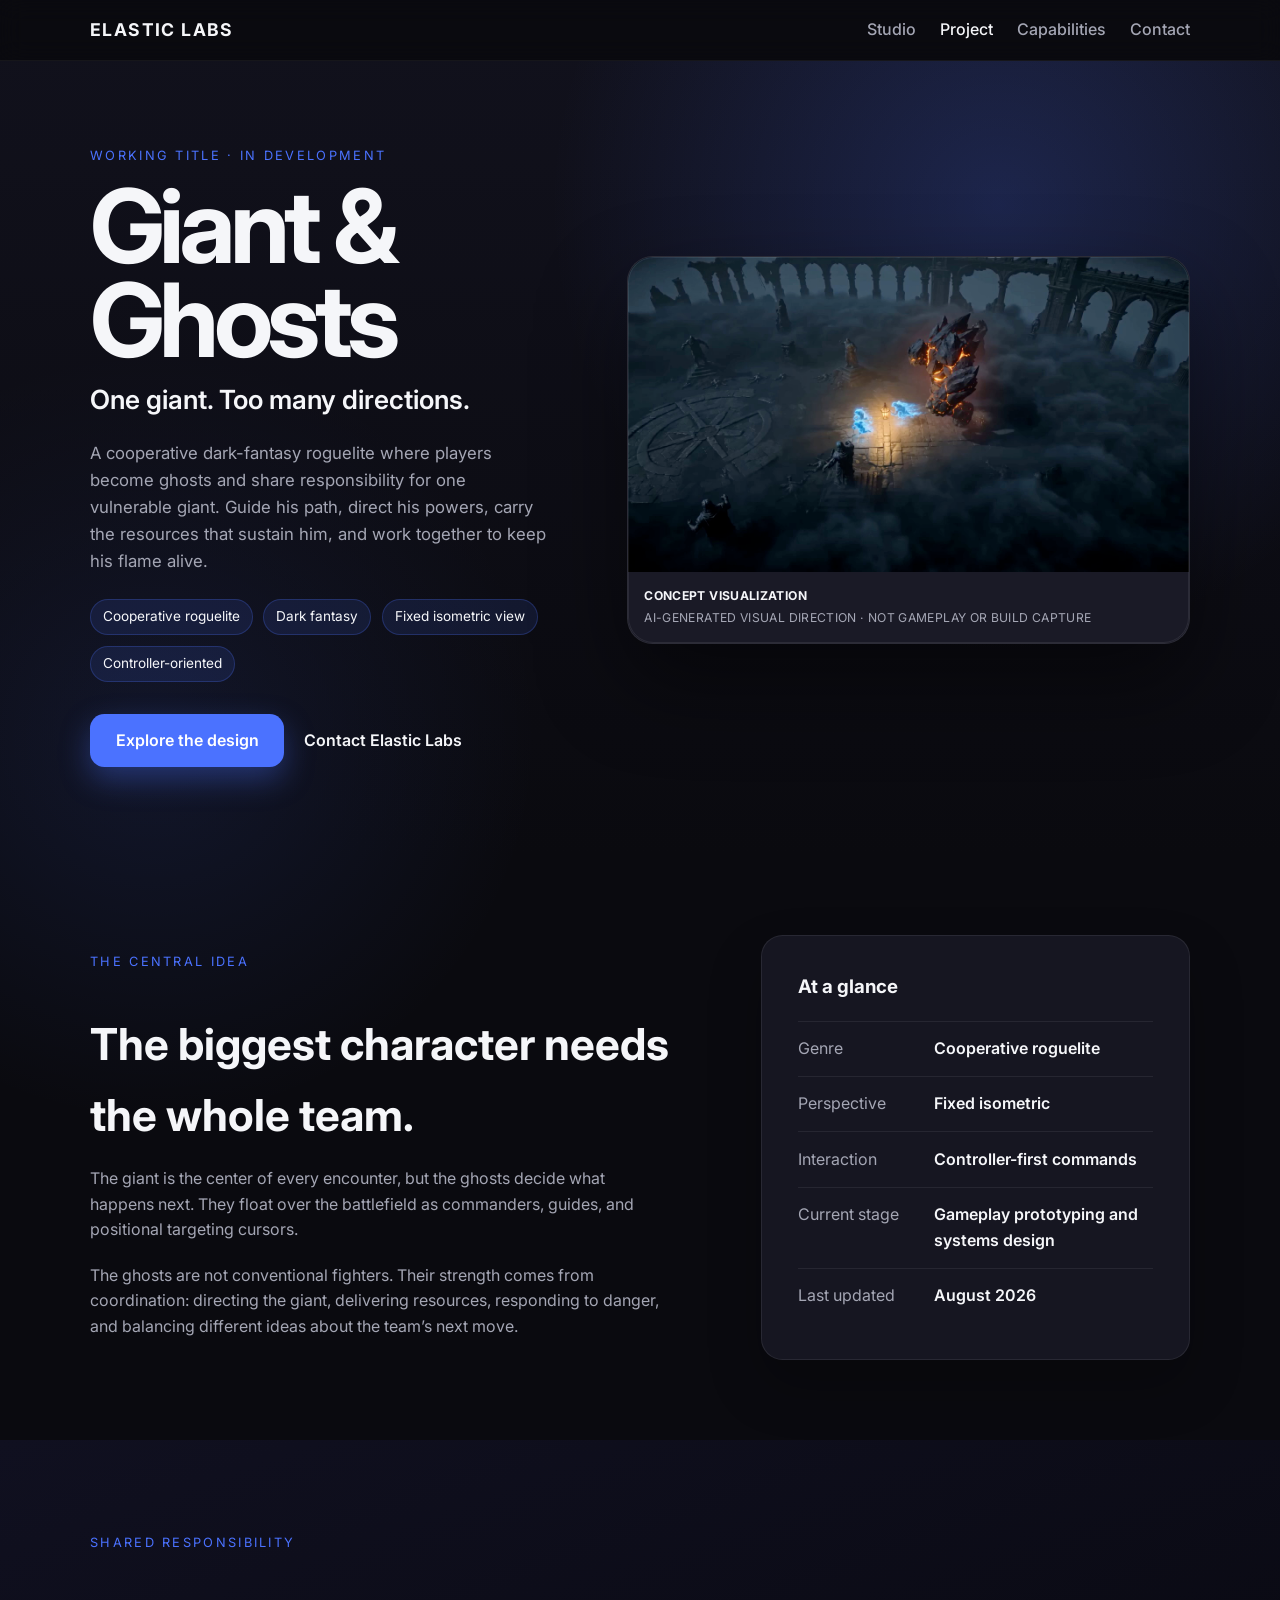
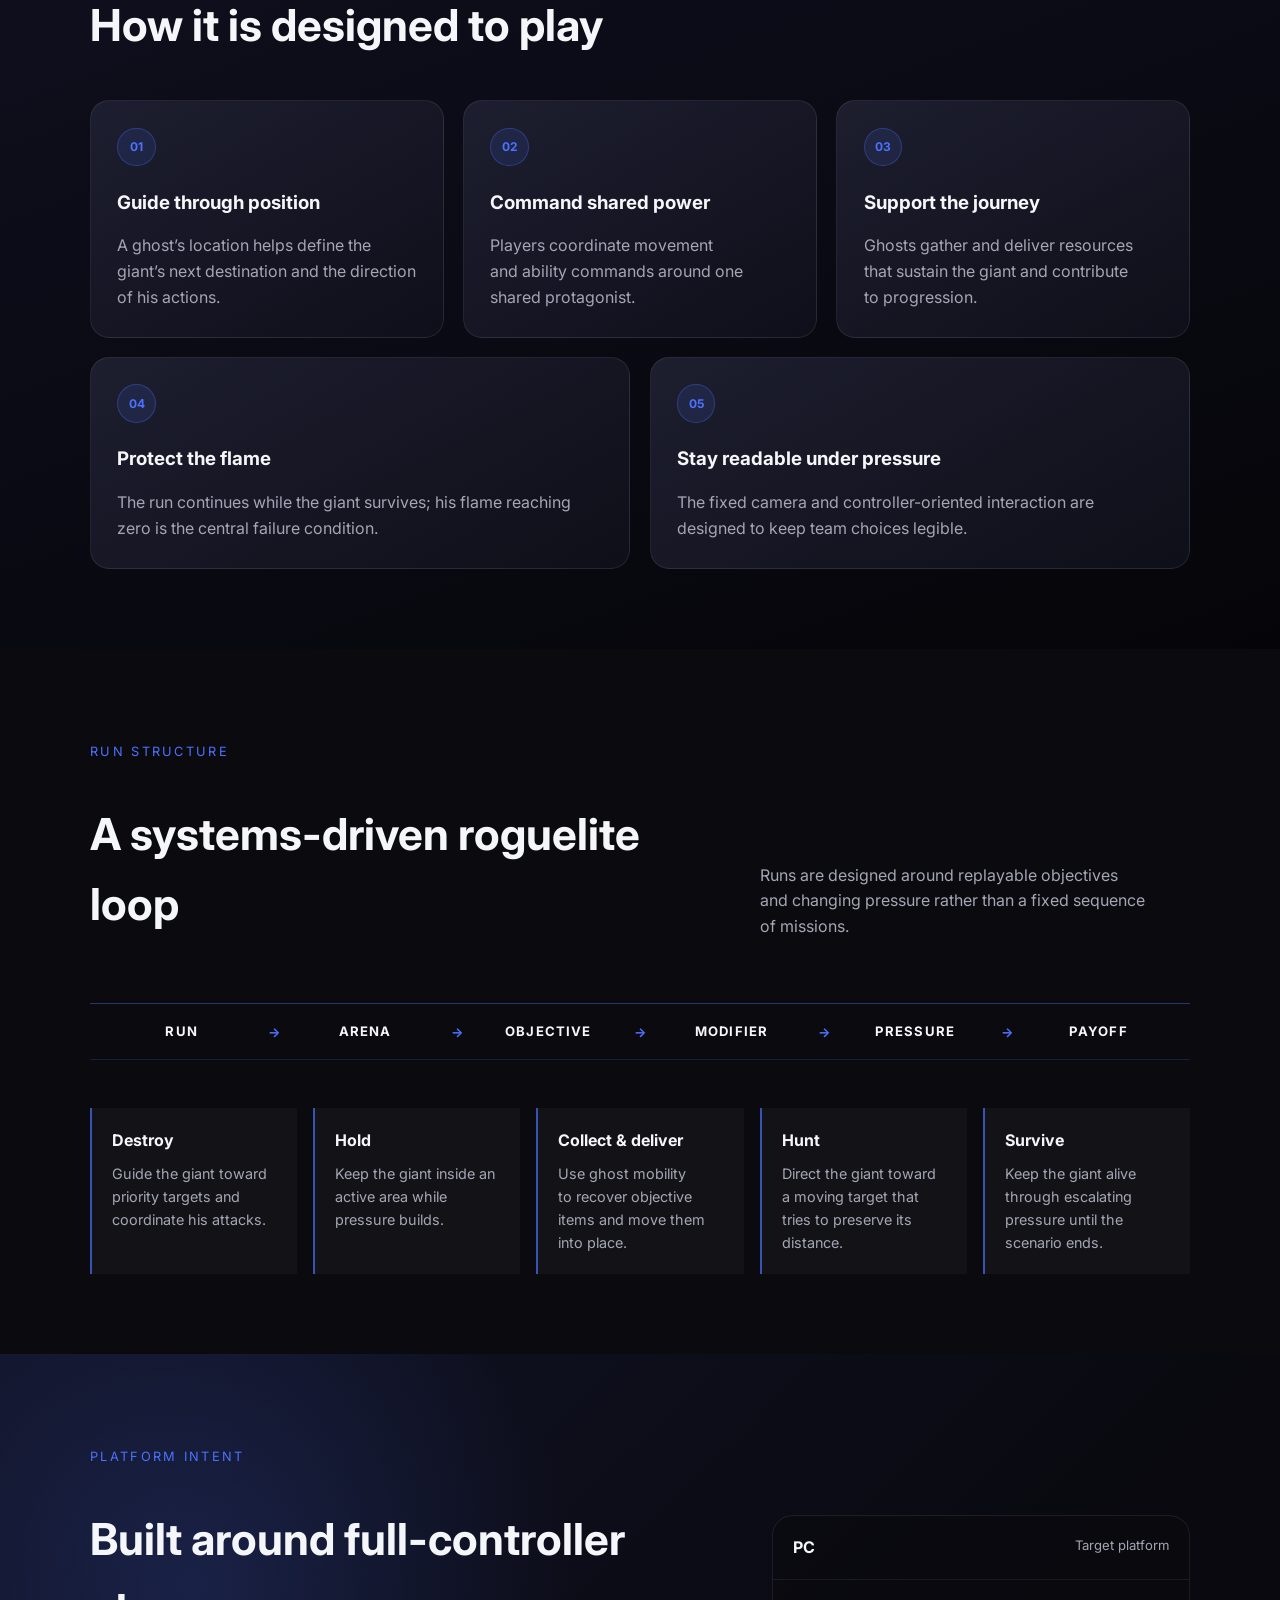
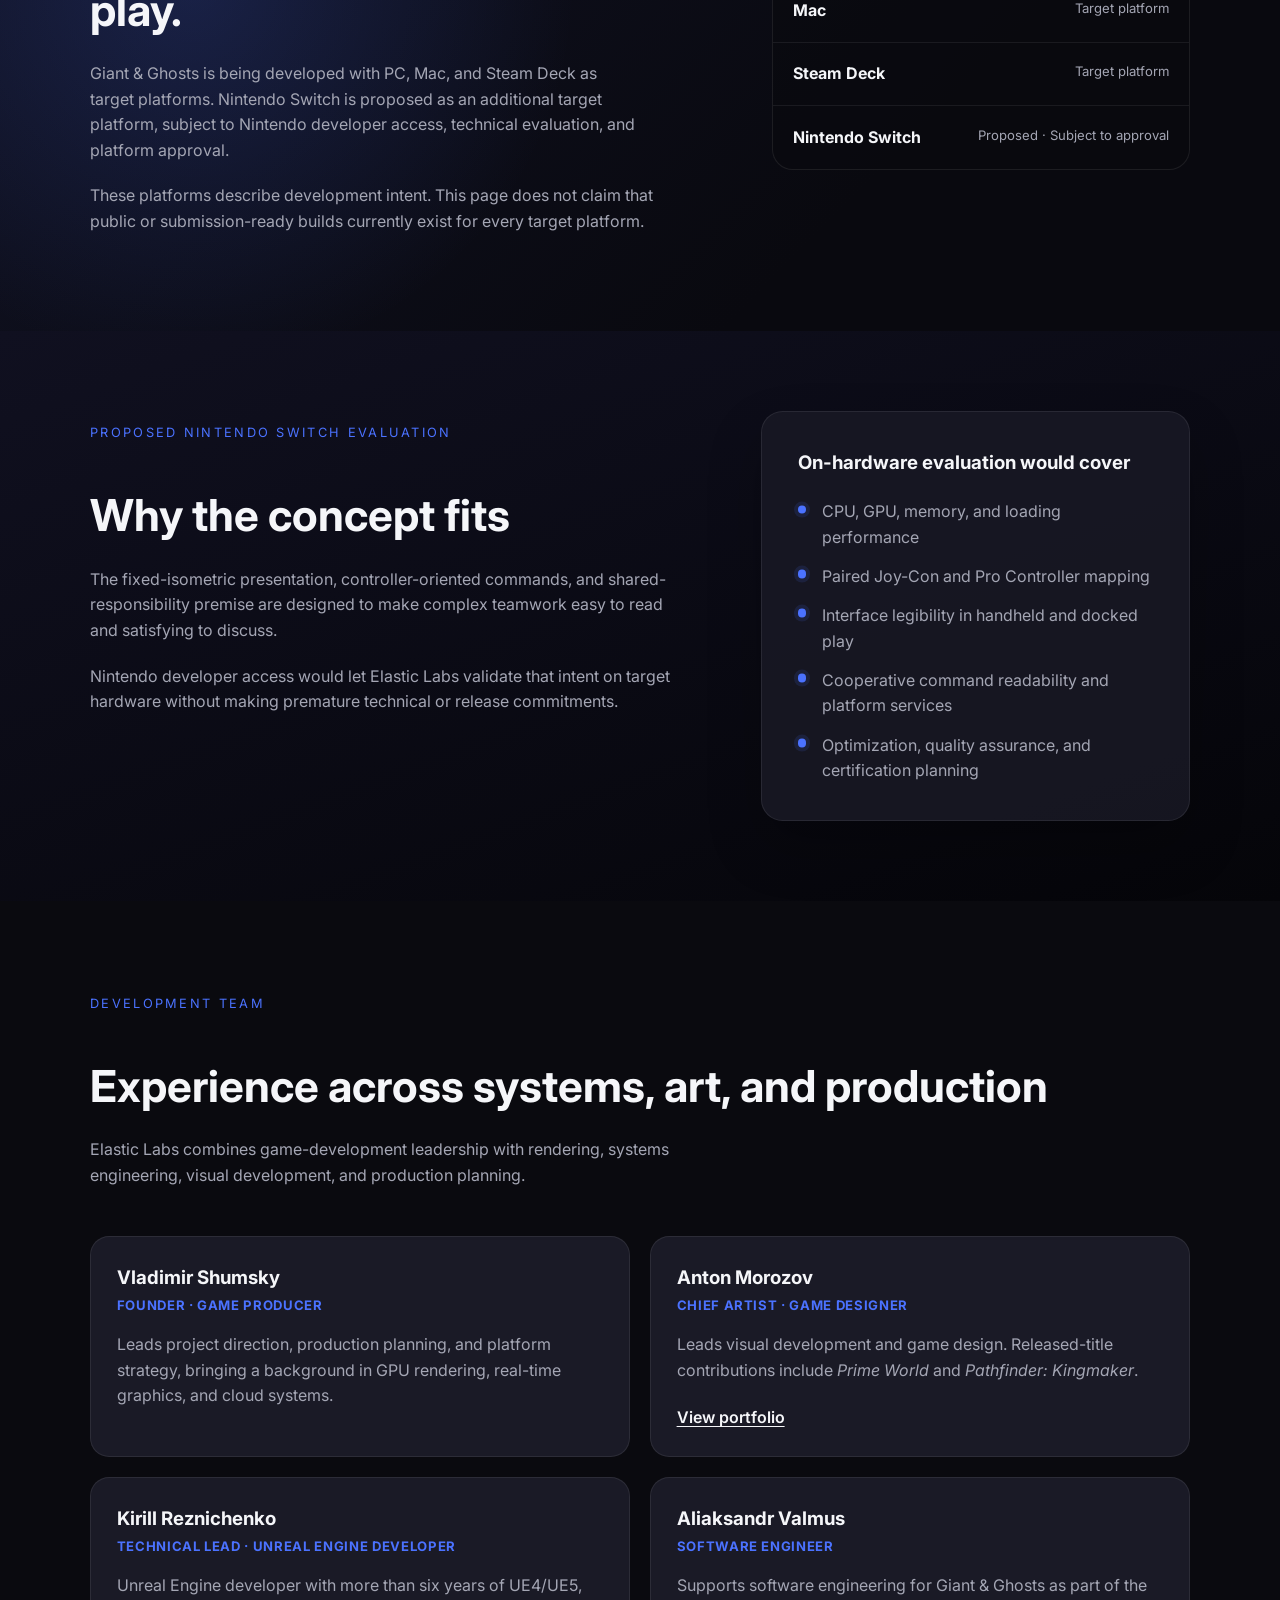
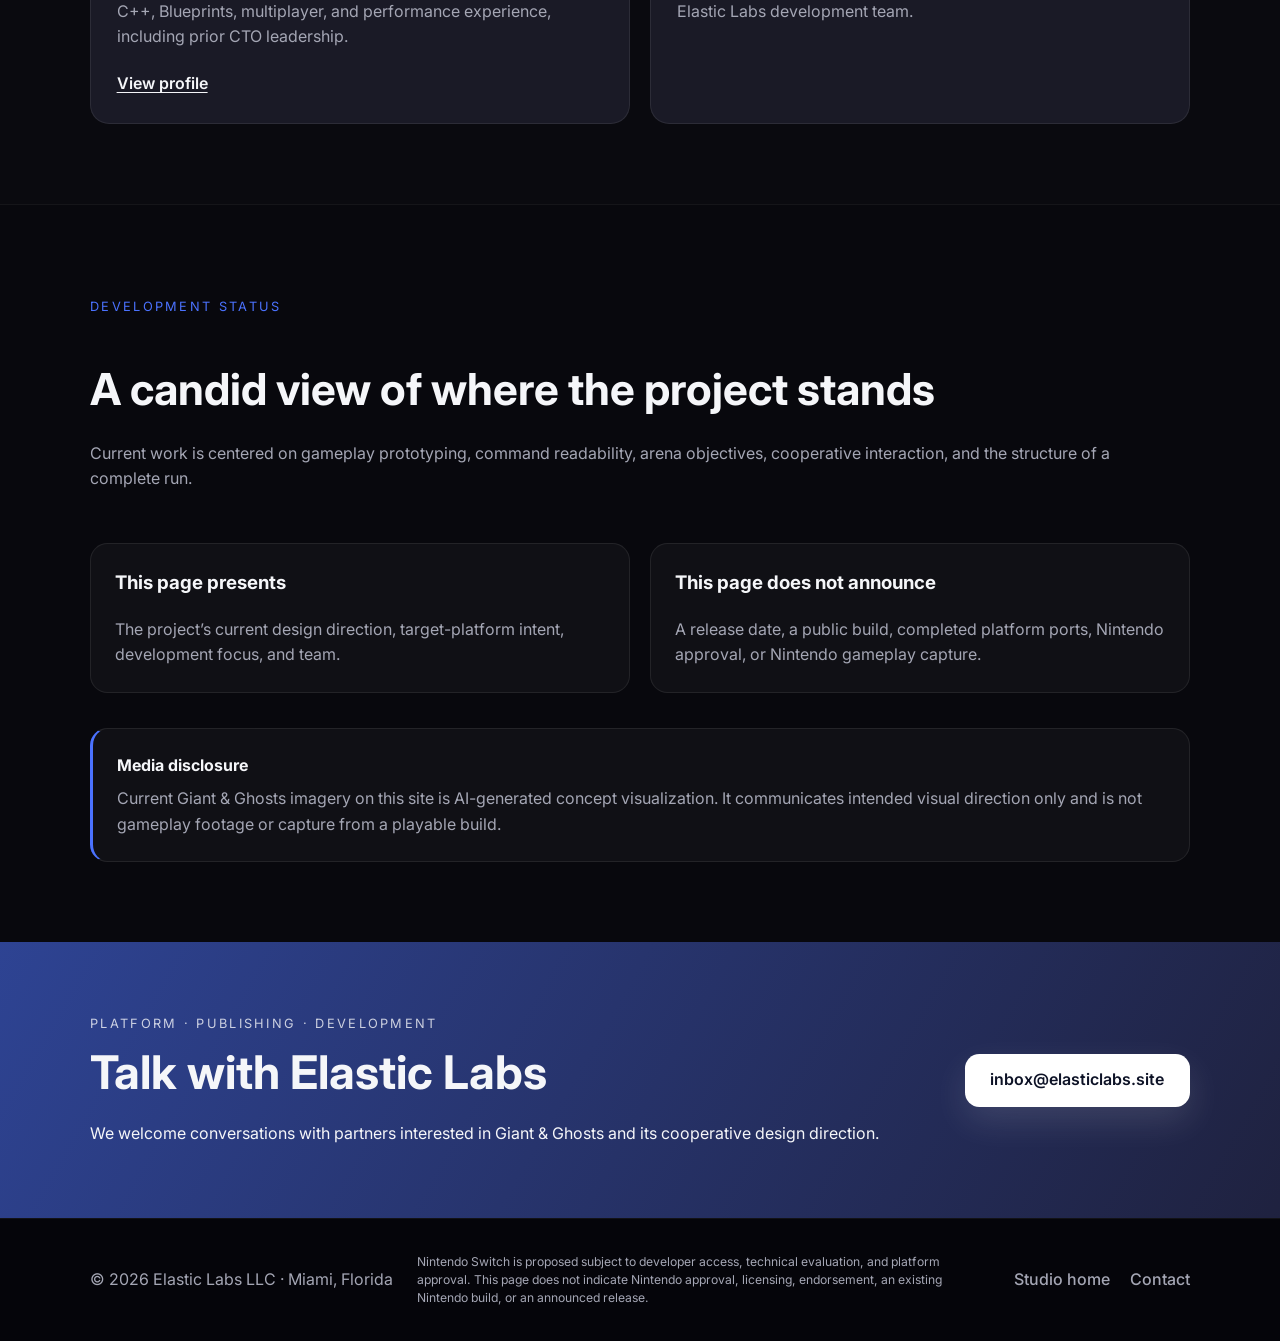
==== games/giant-and-ghosts/index.html @ 11b4fdd6 "Add dedicated Giant and Ghosts project page" ====
<!DOCTYPE html>
<html lang="en">
<head>
  <meta charset="UTF-8" />
  <meta name="viewport" content="width=device-width, initial-scale=1.0" />
  <title>Giant &amp; Ghosts — Cooperative Dark-Fantasy Roguelite | Elastic Labs</title>
  <meta name="description" content="Meet Giant &amp; Ghosts, a cooperative dark-fantasy roguelite in development for PC, Mac, and Steam Deck, with Nintendo Switch proposed as an additional target platform." />
  <meta name="theme-color" content="#0a0a0f" />
  <link rel="canonical" href="https://elasticlabs.site/games/giant-and-ghosts/" />
  <meta property="og:type" content="website" />
  <meta property="og:title" content="Giant &amp; Ghosts | Elastic Labs" />
  <meta property="og:description" content="A cooperative dark-fantasy roguelite about several ghosts responsible for one vulnerable giant." />
  <meta property="og:url" content="https://elasticlabs.site/games/giant-and-ghosts/" />
  <link rel="preconnect" href="https://fonts.googleapis.com" />
  <link rel="preconnect" href="https://fonts.gstatic.com" crossorigin />
  <link href="https://fonts.googleapis.com/css2?family=Inter:wght@400;500;600;700&amp;display=swap" rel="stylesheet" />
  <link rel="stylesheet" href="/styles.css" />
</head>
<body class="game-page">
  <a class="skip-link" href="#main-content">Skip to content</a>

  <header class="site-header">
    <div class="container">
      <a class="logo" href="/">Elastic Labs</a>
      <nav class="nav" aria-label="Main navigation">
        <button class="nav__toggle" type="button" aria-expanded="false" aria-controls="nav-menu">
          <span class="sr-only">Toggle navigation</span>
          <span class="nav__line"></span>
          <span class="nav__line"></span>
          <span class="nav__line"></span>
        </button>
        <ul class="nav__menu" id="nav-menu">
          <li><a href="/#studio">Studio</a></li>
          <li><a href="/games/giant-and-ghosts/" aria-current="page">Project</a></li>
          <li><a href="/#capabilities">Capabilities</a></li>
          <li><a href="#contact">Contact</a></li>
        </ul>
      </nav>
    </div>
  </header>

  <main id="main-content">
    <section class="game-hero">
      <div class="container game-hero__grid">
        <div class="game-hero__copy">
          <p class="eyebrow">Working title · In development</p>
          <h1>Giant &amp; Ghosts</h1>
          <p class="game-hero__tagline">One giant. Too many directions.</p>
          <p class="lead">
            A cooperative dark-fantasy roguelite where players become ghosts and share
            responsibility for one vulnerable giant. Guide his path, direct his powers,
            carry the resources that sustain him, and work together to keep his flame alive.
          </p>
          <ul class="project__tags" role="list" aria-label="Project attributes">
            <li>Cooperative roguelite</li>
            <li>Dark fantasy</li>
            <li>Fixed isometric view</li>
            <li>Controller-oriented</li>
          </ul>
          <div class="game-hero__actions">
            <a class="button" href="#design">Explore the design</a>
            <a class="link" href="#contact">Contact Elastic Labs</a>
          </div>
        </div>

        <figure class="game-hero__media">
          <img src="/assets/giant-and-ghosts-concept.jpg" alt="Concept visualization of a stone giant and blue ghosts gathering around a lantern in a ruined arena" />
          <figcaption>
            <strong>Concept visualization</strong>
            <span>AI-generated visual direction · Not gameplay or build capture</span>
          </figcaption>
        </figure>
      </div>
    </section>

    <section class="section" id="design">
      <div class="container content-split">
        <div>
          <p class="eyebrow">The central idea</p>
          <h2>The biggest character needs the whole team.</h2>
          <p class="section__lead section__lead--wide">
            The giant is the center of every encounter, but the ghosts decide what happens next.
            They float over the battlefield as commanders, guides, and positional targeting cursors.
          </p>
          <p class="body-muted">
            The ghosts are not conventional fighters. Their strength comes from coordination:
            directing the giant, delivering resources, responding to danger, and balancing
            different ideas about the team’s next move.
          </p>
        </div>
        <aside class="fact-panel" aria-label="Project facts">
          <h3>At a glance</h3>
          <dl class="fact-list">
            <div><dt>Genre</dt><dd>Cooperative roguelite</dd></div>
            <div><dt>Perspective</dt><dd>Fixed isometric</dd></div>
            <div><dt>Interaction</dt><dd>Controller-first commands</dd></div>
            <div><dt>Current stage</dt><dd>Gameplay prototyping and systems design</dd></div>
            <div><dt>Last updated</dt><dd><time datetime="2026-08-09">August 2026</time></dd></div>
          </dl>
        </aside>
      </div>
    </section>

    <section class="section section--dark" aria-labelledby="play-heading">
      <div class="container">
        <p class="eyebrow">Shared responsibility</p>
        <h2 id="play-heading">How it is designed to play</h2>
        <div class="feature-grid">
          <article class="feature-card">
            <span class="feature-card__number">01</span>
            <h3>Guide through position</h3>
            <p>A ghost’s location helps define the giant’s next destination and the direction of his actions.</p>
          </article>
          <article class="feature-card">
            <span class="feature-card__number">02</span>
            <h3>Command shared power</h3>
            <p>Players coordinate movement and ability commands around one shared protagonist.</p>
          </article>
          <article class="feature-card">
            <span class="feature-card__number">03</span>
            <h3>Support the journey</h3>
            <p>Ghosts gather and deliver resources that sustain the giant and contribute to progression.</p>
          </article>
          <article class="feature-card">
            <span class="feature-card__number">04</span>
            <h3>Protect the flame</h3>
            <p>The run continues while the giant survives; his flame reaching zero is the central failure condition.</p>
          </article>
          <article class="feature-card">
            <span class="feature-card__number">05</span>
            <h3>Stay readable under pressure</h3>
            <p>The fixed camera and controller-oriented interaction are designed to keep team choices legible.</p>
          </article>
        </div>
      </div>
    </section>

    <section class="section" aria-labelledby="loop-heading">
      <div class="container">
        <div class="section-heading-row">
          <div>
            <p class="eyebrow">Run structure</p>
            <h2 id="loop-heading">A systems-driven roguelite loop</h2>
          </div>
          <p class="body-muted section-heading-row__copy">
            Runs are designed around replayable objectives and changing pressure rather than a
            fixed sequence of missions.
          </p>
        </div>

        <ol class="loop-strip" role="list" aria-label="Designed run structure">
          <li>Run</li>
          <li>Arena</li>
          <li>Objective</li>
          <li>Modifier</li>
          <li>Pressure</li>
          <li>Payoff</li>
        </ol>

        <div class="objective-grid">
          <article><h3>Destroy</h3><p>Guide the giant toward priority targets and coordinate his attacks.</p></article>
          <article><h3>Hold</h3><p>Keep the giant inside an active area while pressure builds.</p></article>
          <article><h3>Collect &amp; deliver</h3><p>Use ghost mobility to recover objective items and move them into place.</p></article>
          <article><h3>Hunt</h3><p>Direct the giant toward a moving target that tries to preserve its distance.</p></article>
          <article><h3>Survive</h3><p>Keep the giant alive through escalating pressure until the scenario ends.</p></article>
        </div>
      </div>
    </section>

    <section class="section section--platform" aria-labelledby="platform-heading">
      <div class="container platform-layout">
        <div>
          <p class="eyebrow">Platform intent</p>
          <h2 id="platform-heading">Built around full-controller play.</h2>
          <p class="section__lead section__lead--wide">
            Giant &amp; Ghosts is being developed with PC, Mac, and Steam Deck as target platforms.
            Nintendo Switch is proposed as an additional target platform, subject to Nintendo
            developer access, technical evaluation, and platform approval.
          </p>
          <p class="body-muted">
            These platforms describe development intent. This page does not claim that public or
            submission-ready builds currently exist for every target platform.
          </p>
        </div>
        <div class="platform-list" role="list" aria-label="Target platforms">
          <div role="listitem"><strong>PC</strong><span>Target platform</span></div>
          <div role="listitem"><strong>Mac</strong><span>Target platform</span></div>
          <div role="listitem"><strong>Steam Deck</strong><span>Target platform</span></div>
          <div role="listitem"><strong>Nintendo Switch</strong><span>Proposed · Subject to approval</span></div>
        </div>
      </div>
    </section>

    <section class="section section--dark" aria-labelledby="switch-heading">
      <div class="container content-split content-split--top">
        <div>
          <p class="eyebrow">Proposed Nintendo Switch evaluation</p>
          <h2 id="switch-heading">Why the concept fits</h2>
          <p class="section__lead section__lead--wide">
            The fixed-isometric presentation, controller-oriented commands, and shared-responsibility
            premise are designed to make complex teamwork easy to read and satisfying to discuss.
          </p>
          <p class="body-muted">
            Nintendo developer access would let Elastic Labs validate that intent on target hardware
            without making premature technical or release commitments.
          </p>
        </div>
        <div class="evaluation-card">
          <h3>On-hardware evaluation would cover</h3>
          <ul class="check-list">
            <li>CPU, GPU, memory, and loading performance</li>
            <li>Paired Joy-Con and Pro Controller mapping</li>
            <li>Interface legibility in handheld and docked play</li>
            <li>Cooperative command readability and platform services</li>
            <li>Optimization, quality assurance, and certification planning</li>
          </ul>
        </div>
      </div>
    </section>

    <section class="section" id="team" aria-labelledby="team-heading">
      <div class="container">
        <p class="eyebrow">Development team</p>
        <h2 id="team-heading">Experience across systems, art, and production</h2>
        <p class="section__lead">
          Elastic Labs combines game-development leadership with rendering, systems engineering,
          visual development, and production planning.
        </p>
        <div class="team-grid">
          <article class="team-card">
            <h3>Vladimir Shumsky</h3>
            <p class="team-card__role">Founder · Game Producer</p>
            <p>Leads project direction, production planning, and platform strategy, bringing a background in GPU rendering, real-time graphics, and cloud systems.</p>
          </article>
          <article class="team-card">
            <h3>Anton Morozov</h3>
            <p class="team-card__role">Chief Artist · Game Designer</p>
            <p>Leads visual development and game design. Released-title contributions include <em>Prime World</em> and <em>Pathfinder: Kingmaker</em>.</p>
            <a class="team-card__link" href="https://ironlupus.artstation.com/" rel="noopener noreferrer">View portfolio</a>
          </article>
          <article class="team-card">
            <h3>Kirill Reznichenko</h3>
            <p class="team-card__role">Technical Lead · Unreal Engine Developer</p>
            <p>Unreal Engine developer with more than six years of UE4/UE5, C++, Blueprints, multiplayer, and performance experience, including prior CTO leadership.</p>
            <a class="team-card__link" href="https://www.linkedin.com/in/vahatech/" rel="noopener noreferrer">View profile</a>
          </article>
          <article class="team-card">
            <h3>Aliaksandr Valmus</h3>
            <p class="team-card__role">Software Engineer</p>
            <p>Supports software engineering for Giant &amp; Ghosts as part of the Elastic Labs development team.</p>
          </article>
        </div>
      </div>
    </section>

    <section class="section section--status" aria-labelledby="status-heading">
      <div class="container status-layout">
        <div>
          <p class="eyebrow">Development status</p>
          <h2 id="status-heading">A candid view of where the project stands</h2>
          <p class="body-muted">
            Current work is centered on gameplay prototyping, command readability, arena objectives,
            cooperative interaction, and the structure of a complete run.
          </p>
        </div>
        <div class="status-grid">
          <article>
            <h3>This page presents</h3>
            <p>The project’s current design direction, target-platform intent, development focus, and team.</p>
          </article>
          <article>
            <h3>This page does not announce</h3>
            <p>A release date, a public build, completed platform ports, Nintendo approval, or Nintendo gameplay capture.</p>
          </article>
        </div>
        <div class="media-disclosure">
          <strong>Media disclosure</strong>
          <p>Current Giant &amp; Ghosts imagery on this site is AI-generated concept visualization. It communicates intended visual direction only and is not gameplay footage or capture from a playable build.</p>
        </div>
      </div>
    </section>

    <section class="cta" id="contact">
      <div class="container cta__content">
        <div>
          <p class="eyebrow eyebrow--light">Platform · Publishing · Development</p>
          <h2>Talk with Elastic Labs</h2>
          <p>We welcome conversations with partners interested in Giant &amp; Ghosts and its cooperative design direction.</p>
        </div>
        <div class="cta__actions">
          <a class="button button--light" href="mailto:inbox@elasticlabs.site">inbox@elasticlabs.site</a>
        </div>
      </div>
    </section>
  </main>

  <footer class="site-footer">
    <div class="container footer__content footer__content--project">
      <p>&copy; <span id="year"></span> Elastic Labs LLC · Miami, Florida</p>
      <p class="footer__disclaimer">
        Nintendo Switch is proposed subject to developer access, technical evaluation, and platform approval.
        This page does not indicate Nintendo approval, licensing, endorsement, an existing Nintendo build, or an announced release.
      </p>
      <div class="footer__links">
        <a href="/">Studio home</a>
        <a href="mailto:inbox@elasticlabs.site">Contact</a>
      </div>
    </div>
  </footer>

  <script src="/script.js"></script>
</body>
</html>
---- styles.css ----
:root {
  --color-background: #0a0a0f;
  --color-surface: #12121a;
  --color-accent: #4b72ff;
  --color-accent-soft: rgba(75, 114, 255, 0.12);
  --color-text: #f5f6f9;
  --color-muted: #a4a6b4;
  --color-card: #1a1a26;
  --color-card-border: rgba(255, 255, 255, 0.08);
  --font-family: 'Inter', system-ui, -apple-system, BlinkMacSystemFont, 'Segoe UI', sans-serif;
  --max-width: 1100px;
  --transition: all 0.2s ease-in-out;
}

* {
  box-sizing: border-box;
}

body {
  margin: 0;
  font-family: var(--font-family);
  background: var(--color-background);
  color: var(--color-text);
  line-height: 1.6;
  -webkit-font-smoothing: antialiased;
  text-rendering: optimizeLegibility;
}

a {
  color: inherit;
}

.skip-link {
  position: fixed;
  top: 0.75rem;
  left: 0.75rem;
  z-index: 1100;
  padding: 0.7rem 1rem;
  border-radius: 0.65rem;
  background: #fff;
  color: #0a0a0f;
  font-weight: 700;
  text-decoration: none;
  transform: translateY(-160%);
  transition: transform 0.2s ease;
}

.skip-link:focus {
  transform: translateY(0);
}

img {
  max-width: 100%;
  display: block;
}

[id] {
  scroll-margin-top: 6rem;
}

.container {
  width: min(92%, var(--max-width));
  margin: 0 auto;
}

.site-header {
  position: sticky;
  top: 0;
  z-index: 999;
  background: rgba(10, 10, 15, 0.8);
  backdrop-filter: blur(12px);
  border-bottom: 1px solid rgba(255, 255, 255, 0.05);
}

.site-header .container {
  display: flex;
  justify-content: space-between;
  align-items: center;
  padding: 1rem 0;
}

.logo {
  font-weight: 700;
  font-size: 1.1rem;
  letter-spacing: 0.08em;
  text-transform: uppercase;
  text-decoration: none;
}

.nav {
  position: relative;
}

.nav__toggle {
  display: none;
  flex-direction: column;
  justify-content: center;
  gap: 0.3rem;
  width: 2.75rem;
  height: 2.75rem;
  border-radius: 0.75rem;
  border: 1px solid rgba(255, 255, 255, 0.1);
  background: rgba(26, 26, 38, 0.9);
  cursor: pointer;
  transition: var(--transition);
}

.nav__toggle:hover {
  background: rgba(26, 26, 38, 1);
}

.nav__line {
  width: 1.5rem;
  height: 2px;
  background: var(--color-text);
  margin: 0 auto;
  display: block;
}

.nav__menu {
  display: flex;
  gap: 1.5rem;
  list-style: none;
  margin: 0;
  padding: 0;
}

.nav__menu a {
  text-decoration: none;
  color: var(--color-muted);
  font-weight: 500;
  transition: var(--transition);
}

.nav__menu a:hover,
.nav__menu a:focus {
  color: var(--color-text);
}

.hero {
  padding: 6rem 0 5rem;
  background: radial-gradient(circle at top left, rgba(75, 114, 255, 0.18), transparent 55%),
    radial-gradient(circle at bottom right, rgba(75, 114, 255, 0.18), transparent 50%);
}

.hero__content {
  display: grid;
  grid-template-columns: repeat(2, minmax(0, 1fr));
  gap: 4rem;
  align-items: center;
}

.hero__text h1 {
  font-size: clamp(2.5rem, 5vw, 3.75rem);
  line-height: 1.05;
  margin-bottom: 1rem;
}

.eyebrow {
  letter-spacing: 0.18em;
  text-transform: uppercase;
  font-size: 0.8rem;
  color: var(--color-accent);
}

.lead {
  color: var(--color-muted);
  font-size: 1.05rem;
}

.hero__actions {
  display: flex;
  gap: 1rem;
  margin-top: 2rem;
  align-items: center;
}

.button {
  display: inline-flex;
  align-items: center;
  justify-content: center;
  padding: 0.85rem 1.6rem;
  border-radius: 0.9rem;
  background: var(--color-accent);
  color: #fff;
  text-decoration: none;
  font-weight: 600;
  transition: var(--transition);
  box-shadow: 0 12px 30px rgba(75, 114, 255, 0.35);
}

.button:hover,
.button:focus {
  transform: translateY(-1px);
  box-shadow: 0 16px 32px rgba(75, 114, 255, 0.45);
}

.button--light {
  background: #fff;
  color: #0d1226;
  box-shadow: 0 14px 35px rgba(255, 255, 255, 0.12);
}

.link {
  color: var(--color-text);
  text-decoration: none;
  font-weight: 600;
  position: relative;
}

.link::after {
  content: '';
  position: absolute;
  bottom: -0.25rem;
  left: 0;
  width: 100%;
  height: 2px;
  background: var(--color-accent);
  transform: scaleX(0);
  transform-origin: left;
  transition: transform 0.2s ease;
}

.link:hover::after,
.link:focus::after {
  transform: scaleX(1);
}

.hero__card {
  background: var(--color-card);
  border: 1px solid var(--color-card-border);
  padding: 2rem;
  border-radius: 1.5rem;
  box-shadow: 0 35px 60px rgba(0, 0, 0, 0.3);
}

.hero__badge {
  display: inline-block;
  background: var(--color-accent-soft);
  color: var(--color-accent);
  font-weight: 600;
  padding: 0.45rem 0.85rem;
  border-radius: 999px;
  margin-bottom: 1rem;
  text-transform: uppercase;
  font-size: 0.7rem;
  letter-spacing: 0.1em;
}

.hero__quote {
  color: var(--color-muted);
  margin: 0;
  font-size: 1rem;
}

.section {
  padding: 5rem 0;
}

.section--dark {
  background: linear-gradient(160deg, #101020 0%, #050509 100%);
}

.project {
  display: grid;
  grid-template-columns: minmax(0, 1.08fr) minmax(0, 0.92fr);
  gap: 3.5rem;
  align-items: center;
}

.project__media {
  margin: 0;
  overflow: hidden;
  border-radius: 1.5rem;
  border: 1px solid var(--color-card-border);
  background: var(--color-card);
  box-shadow: 0 35px 60px rgba(0, 0, 0, 0.35);
}

.project__media img {
  width: 100%;
  aspect-ratio: 16 / 9;
  object-fit: cover;
}

.project__media figcaption {
  padding: 0.8rem 1rem;
  color: var(--color-muted);
  font-size: 0.78rem;
  letter-spacing: 0.04em;
  text-transform: uppercase;
}

.project__copy h2 {
  margin-top: 0.25rem;
  margin-bottom: 0.4rem;
}

.project__copy > p:not(.eyebrow):not(.project__tagline) {
  color: var(--color-muted);
}

.project__tagline {
  margin-top: 0;
  font-size: 1.2rem;
  font-weight: 600;
}

.project__tags {
  display: flex;
  flex-wrap: wrap;
  gap: 0.65rem;
  list-style: none;
  padding: 0;
  margin: 1.5rem 0;
}

.project__tags li {
  padding: 0.4rem 0.75rem;
  border-radius: 999px;
  color: var(--color-text);
  background: var(--color-accent-soft);
  border: 1px solid rgba(75, 114, 255, 0.25);
  font-size: 0.85rem;
}

.project__status {
  display: grid;
  gap: 0.25rem;
  padding: 1rem 1.1rem;
  border-left: 3px solid var(--color-accent);
  background: rgba(255, 255, 255, 0.04);
}

.project__status span {
  color: var(--color-muted);
}

.project__actions {
  margin-top: 1.5rem;
}

.section h2 {
  font-size: clamp(2rem, 4vw, 2.75rem);
  margin-bottom: 1rem;
}

.section__lead {
  color: var(--color-muted);
  margin-bottom: 3rem;
  max-width: 640px;
}

.grid {
  display: grid;
  gap: 2rem;
  grid-template-columns: repeat(auto-fit, minmax(240px, 1fr));
}

.card {
  background: var(--color-card);
  padding: 2rem;
  border-radius: 1.25rem;
  border: 1px solid var(--color-card-border);
  box-shadow: 0 25px 40px rgba(0, 0, 0, 0.25);
}

.card ul {
  color: var(--color-muted);
  padding-left: 1.1rem;
}

.card li + li {
  margin-top: 0.4rem;
}

.steps {
  display: grid;
  gap: 1.75rem;
  grid-template-columns: repeat(auto-fit, minmax(220px, 1fr));
}

.step {
  display: flex;
  gap: 1.25rem;
  align-items: flex-start;
}

.step__number {
  font-size: 1.2rem;
  font-weight: 700;
  color: var(--color-accent);
  background: rgba(75, 114, 255, 0.12);
  border-radius: 999px;
  width: 2.75rem;
  height: 2.75rem;
  display: grid;
  place-items: center;
}

.highlights {
  display: grid;
  gap: 1.5rem;
  grid-template-columns: repeat(auto-fit, minmax(220px, 1fr));
}

.highlights article {
  padding: 1.5rem;
  border-radius: 1.1rem;
  background: rgba(255, 255, 255, 0.04);
  border: 1px solid rgba(255, 255, 255, 0.06);
}

.highlights h3 {
  margin-top: 0;
}

.highlights p {
  color: var(--color-muted);
}

.cta {
  padding: 4.5rem 0;
  background: linear-gradient(120deg, rgba(75, 114, 255, 0.55), rgba(32, 35, 66, 0.95));
}

.cta__content {
  display: flex;
  justify-content: space-between;
  gap: 2rem;
  align-items: center;
  flex-wrap: wrap;
}

.cta__content h2 {
  margin-top: 0;
  margin-bottom: 0.75rem;
  font-size: clamp(2.1rem, 4vw, 2.9rem);
}

.cta__content p {
  margin: 0;
}

.cta__actions {
  display: flex;
  flex-direction: column;
  gap: 1rem;
  align-items: flex-start;
}

.cta__note {
  max-width: 260px;
  color: rgba(13, 18, 38, 0.85);
}

.site-footer {
  padding: 2rem 0;
  background: #05050a;
  border-top: 1px solid rgba(255, 255, 255, 0.05);
}

.footer__content {
  display: flex;
  justify-content: space-between;
  flex-wrap: wrap;
  gap: 1.5rem;
  align-items: center;
  color: var(--color-muted);
}

.footer__links {
  display: flex;
  gap: 1.25rem;
}

.footer__links a {
  text-decoration: none;
  color: var(--color-muted);
  font-weight: 500;
  transition: var(--transition);
}

.footer__links a:hover,
.footer__links a:focus {
  color: var(--color-text);
}

.sr-only {
  border: 0;
  clip: rect(0, 0, 0, 0);
  height: 1px;
  margin: -1px;
  overflow: hidden;
  padding: 0;
  position: absolute;
  width: 1px;
}

/* Giant & Ghosts project page */
.game-page {
  background:
    radial-gradient(circle at 12% 12%, rgba(75, 114, 255, 0.12), transparent 24rem),
    var(--color-background);
}

.game-page h1,
.game-page h2,
.game-page h3,
.game-page p {
  text-wrap: pretty;
}

.nav__menu a[aria-current='page'] {
  color: var(--color-text);
}

.game-hero {
  padding: 4.5rem 0 5.5rem;
  overflow: hidden;
  background:
    radial-gradient(circle at 78% 18%, rgba(75, 114, 255, 0.22), transparent 28rem),
    linear-gradient(180deg, rgba(18, 18, 30, 0.85), rgba(10, 10, 15, 0));
}

.game-hero__grid {
  display: grid;
  grid-template-columns: minmax(0, 0.9fr) minmax(0, 1.1fr);
  gap: clamp(2.5rem, 6vw, 5.5rem);
  align-items: center;
}

.game-hero__copy h1 {
  max-width: 10ch;
  margin: 0.35rem 0 0.65rem;
  font-size: clamp(3.25rem, 8vw, 6.4rem);
  line-height: 0.92;
  letter-spacing: -0.055em;
}

.game-hero__tagline {
  margin: 0 0 1.25rem;
  color: var(--color-text);
  font-size: clamp(1.25rem, 2.5vw, 1.65rem);
  font-weight: 600;
}

.game-hero__actions {
  display: flex;
  gap: 1.25rem;
  align-items: center;
  flex-wrap: wrap;
  margin-top: 2rem;
}

.game-hero__media {
  position: relative;
  margin: 0;
  overflow: hidden;
  border: 1px solid var(--color-card-border);
  border-radius: 1.6rem;
  background: var(--color-card);
  box-shadow: 0 38px 90px rgba(0, 0, 0, 0.48);
}

.game-hero__media::after {
  position: absolute;
  inset: 0;
  border: 1px solid rgba(255, 255, 255, 0.08);
  border-radius: inherit;
  content: '';
  pointer-events: none;
}

.game-hero__media img {
  width: 100%;
  aspect-ratio: 16 / 9;
  object-fit: cover;
}

.game-hero__media figcaption {
  display: grid;
  gap: 0.18rem;
  padding: 0.85rem 1rem 1rem;
  color: var(--color-muted);
  font-size: 0.76rem;
  letter-spacing: 0.03em;
  text-transform: uppercase;
}

.game-hero__media figcaption strong {
  color: var(--color-text);
}

.section__lead--wide {
  max-width: 760px;
  margin-bottom: 1.25rem;
}

.body-muted {
  color: var(--color-muted);
}

.content-split {
  display: grid;
  grid-template-columns: minmax(0, 1.15fr) minmax(280px, 0.85fr);
  gap: clamp(3rem, 7vw, 6rem);
  align-items: center;
}

.content-split--top {
  align-items: start;
}

.fact-panel,
.evaluation-card {
  padding: clamp(1.5rem, 4vw, 2.25rem);
  border: 1px solid var(--color-card-border);
  border-radius: 1.35rem;
  background: rgba(26, 26, 38, 0.84);
  box-shadow: 0 26px 54px rgba(0, 0, 0, 0.24);
}

.fact-panel h3,
.evaluation-card h3 {
  margin-top: 0;
}

.fact-list {
  margin: 0;
}

.fact-list > div {
  display: grid;
  grid-template-columns: minmax(7rem, 0.55fr) minmax(0, 1fr);
  gap: 1rem;
  padding: 0.9rem 0;
  border-top: 1px solid rgba(255, 255, 255, 0.07);
}

.fact-list dt {
  color: var(--color-muted);
}

.fact-list dd {
  margin: 0;
  font-weight: 600;
}

.feature-grid {
  display: grid;
  grid-template-columns: repeat(12, 1fr);
  gap: 1.2rem;
  margin-top: 2.5rem;
}

.feature-card {
  grid-column: span 4;
  min-height: 14rem;
  padding: 1.65rem;
  border: 1px solid var(--color-card-border);
  border-radius: 1.2rem;
  background: linear-gradient(150deg, rgba(30, 31, 48, 0.96), rgba(16, 16, 27, 0.94));
}

.feature-card:nth-child(4),
.feature-card:nth-child(5) {
  grid-column: span 6;
  min-height: 12rem;
}

.feature-card__number {
  display: inline-grid;
  place-items: center;
  width: 2.4rem;
  height: 2.4rem;
  margin-bottom: 1.35rem;
  border: 1px solid rgba(75, 114, 255, 0.32);
  border-radius: 999px;
  background: var(--color-accent-soft);
  color: var(--color-accent);
  font-size: 0.75rem;
  font-weight: 700;
}

.feature-card h3 {
  margin: 0 0 0.65rem;
}

.feature-card p {
  margin-bottom: 0;
  color: var(--color-muted);
}

.section-heading-row {
  display: flex;
  justify-content: space-between;
  gap: 2rem;
  align-items: end;
}

.section-heading-row__copy {
  max-width: 430px;
}

.loop-strip {
  display: grid;
  grid-template-columns: repeat(6, 1fr);
  gap: 0;
  padding: 0;
  margin: 3rem 0;
  list-style: none;
  counter-reset: loop;
}

.loop-strip li {
  position: relative;
  padding: 1.05rem 0.75rem;
  border-top: 1px solid rgba(75, 114, 255, 0.42);
  border-bottom: 1px solid rgba(75, 114, 255, 0.2);
  color: var(--color-text);
  font-size: 0.82rem;
  font-weight: 700;
  letter-spacing: 0.09em;
  text-align: center;
  text-transform: uppercase;
}

.loop-strip li + li::before {
  position: absolute;
  top: 50%;
  left: -0.35rem;
  color: var(--color-accent);
  content: '→';
  transform: translateY(-50%);
}

.objective-grid {
  display: grid;
  grid-template-columns: repeat(5, minmax(0, 1fr));
  gap: 1rem;
}

.objective-grid article {
  padding: 1.25rem;
  border-left: 2px solid rgba(75, 114, 255, 0.68);
  background: rgba(255, 255, 255, 0.035);
}

.objective-grid h3 {
  margin: 0 0 0.55rem;
  font-size: 1rem;
}

.objective-grid p {
  margin: 0;
  color: var(--color-muted);
  font-size: 0.9rem;
}

.section--platform {
  background:
    radial-gradient(circle at 15% 40%, rgba(75, 114, 255, 0.18), transparent 24rem),
    linear-gradient(135deg, #111326, #09090f 70%);
}

.platform-layout {
  display: grid;
  grid-template-columns: minmax(0, 1fr) minmax(310px, 0.72fr);
  gap: clamp(3rem, 8vw, 7rem);
  align-items: center;
}

.platform-list {
  overflow: hidden;
  border: 1px solid var(--color-card-border);
  border-radius: 1.3rem;
  background: rgba(10, 10, 15, 0.62);
}

.platform-list > div {
  display: flex;
  justify-content: space-between;
  gap: 1rem;
  padding: 1.15rem 1.25rem;
  border-bottom: 1px solid rgba(255, 255, 255, 0.07);
}

.platform-list > div:last-child {
  border-bottom: 0;
}

.platform-list span {
  color: var(--color-muted);
  font-size: 0.82rem;
  text-align: right;
}

.check-list {
  display: grid;
  gap: 0.85rem;
  padding: 0;
  margin: 1.35rem 0 0;
  list-style: none;
}

.check-list li {
  position: relative;
  padding-left: 1.55rem;
  color: var(--color-muted);
}

.check-list li::before {
  position: absolute;
  top: 0.65em;
  left: 0;
  width: 0.55rem;
  height: 0.55rem;
  border-radius: 999px;
  background: var(--color-accent);
  box-shadow: 0 0 0 4px var(--color-accent-soft);
  content: '';
  transform: translateY(-50%);
}

.team-grid {
  display: grid;
  grid-template-columns: repeat(2, minmax(0, 1fr));
  gap: 1.25rem;
}

.team-card {
  padding: 1.6rem;
  border: 1px solid var(--color-card-border);
  border-radius: 1.2rem;
  background: var(--color-card);
}

.team-card h3 {
  margin: 0;
}

.team-card__role {
  margin: 0.15rem 0 0.9rem;
  color: var(--color-accent);
  font-size: 0.82rem;
  font-weight: 700;
  letter-spacing: 0.05em;
  text-transform: uppercase;
}

.team-card > p:last-of-type {
  color: var(--color-muted);
}

.team-card__link {
  display: inline-block;
  margin-top: 0.35rem;
  color: var(--color-text);
  font-weight: 600;
  text-underline-offset: 0.2rem;
}

.section--status {
  border-top: 1px solid rgba(255, 255, 255, 0.05);
  background: #08080d;
}

.status-layout {
  display: grid;
  gap: 2.2rem;
}

.status-grid {
  display: grid;
  grid-template-columns: repeat(2, minmax(0, 1fr));
  gap: 1.2rem;
}

.status-grid article,
.media-disclosure {
  padding: 1.5rem;
  border: 1px solid var(--color-card-border);
  border-radius: 1.1rem;
  background: rgba(255, 255, 255, 0.035);
}

.status-grid h3,
.status-grid p,
.media-disclosure p {
  margin-top: 0;
}

.status-grid p,
.media-disclosure p {
  margin-bottom: 0;
  color: var(--color-muted);
}

.media-disclosure {
  border-left: 3px solid var(--color-accent);
}

.media-disclosure strong {
  display: block;
  margin-bottom: 0.45rem;
}

.eyebrow--light {
  color: rgba(255, 255, 255, 0.76);
}

.footer__content--project {
  display: grid;
  grid-template-columns: auto minmax(280px, 1fr) auto;
}

.footer__disclaimer {
  max-width: 680px;
  margin: 0;
  font-size: 0.76rem;
  line-height: 1.5;
}

@media (max-width: 900px) {
  .hero__content {
    grid-template-columns: 1fr;
  }

  .project {
    grid-template-columns: 1fr;
    gap: 2.5rem;
  }

  .hero__card {
    order: -1;
  }

  .game-hero__grid,
  .content-split,
  .platform-layout {
    grid-template-columns: 1fr;
  }

  .game-hero__media {
    order: -1;
  }

  .game-hero__copy h1 {
    max-width: none;
  }

  .feature-card,
  .feature-card:nth-child(4),
  .feature-card:nth-child(5) {
    grid-column: span 6;
  }

  .objective-grid {
    grid-template-columns: repeat(2, minmax(0, 1fr));
  }

  .footer__content--project {
    grid-template-columns: 1fr;
  }
}

@media (max-width: 768px) {
  .nav__toggle {
    display: flex;
  }

  .nav__menu {
    position: absolute;
    top: calc(100% + 0.75rem);
    right: 0;
    background: var(--color-card);
    border-radius: 1rem;
    padding: 1.25rem;
    border: 1px solid var(--color-card-border);
    box-shadow: 0 18px 45px rgba(0, 0, 0, 0.35);
    flex-direction: column;
    gap: 1rem;
    min-width: 220px;
    opacity: 0;
    pointer-events: none;
    transform: translateY(-10px);
    transition: var(--transition);
  }

  .nav__menu[aria-hidden='false'] {
    opacity: 1;
    pointer-events: auto;
    transform: translateY(0);
  }

  .hero {
    padding-top: 5rem;
  }

  .hero__actions {
    flex-direction: column;
    align-items: flex-start;
  }

  .game-hero {
    padding-top: 3rem;
  }

  .section-heading-row {
    display: block;
  }

  .loop-strip {
    grid-template-columns: repeat(3, 1fr);
  }

  .loop-strip li:nth-child(4)::before {
    content: '';
  }

  .team-grid,
  .status-grid {
    grid-template-columns: 1fr;
  }
}

@media (max-width: 600px) {
  .section,
  .hero {
    padding: 4rem 0;
  }

  .hero__card,
  .card,
  .highlights article {
    padding: 1.6rem;
  }

  .cta__content {
    align-items: flex-start;
  }

  .footer__content {
    flex-direction: column;
    align-items: flex-start;
  }

  .game-hero__copy h1 {
    font-size: clamp(3rem, 17vw, 4.6rem);
  }

  .feature-grid {
    display: grid;
    grid-template-columns: 1fr;
  }

  .feature-card,
  .feature-card:nth-child(4),
  .feature-card:nth-child(5) {
    grid-column: auto;
    min-height: 0;
  }

  .loop-strip {
    grid-template-columns: repeat(2, 1fr);
  }

  .loop-strip li:nth-child(3)::before,
  .loop-strip li:nth-child(5)::before {
    content: '';
  }

  .objective-grid {
    grid-template-columns: 1fr;
  }

  .platform-list > div {
    display: grid;
  }

  .platform-list span {
    text-align: left;
  }
}
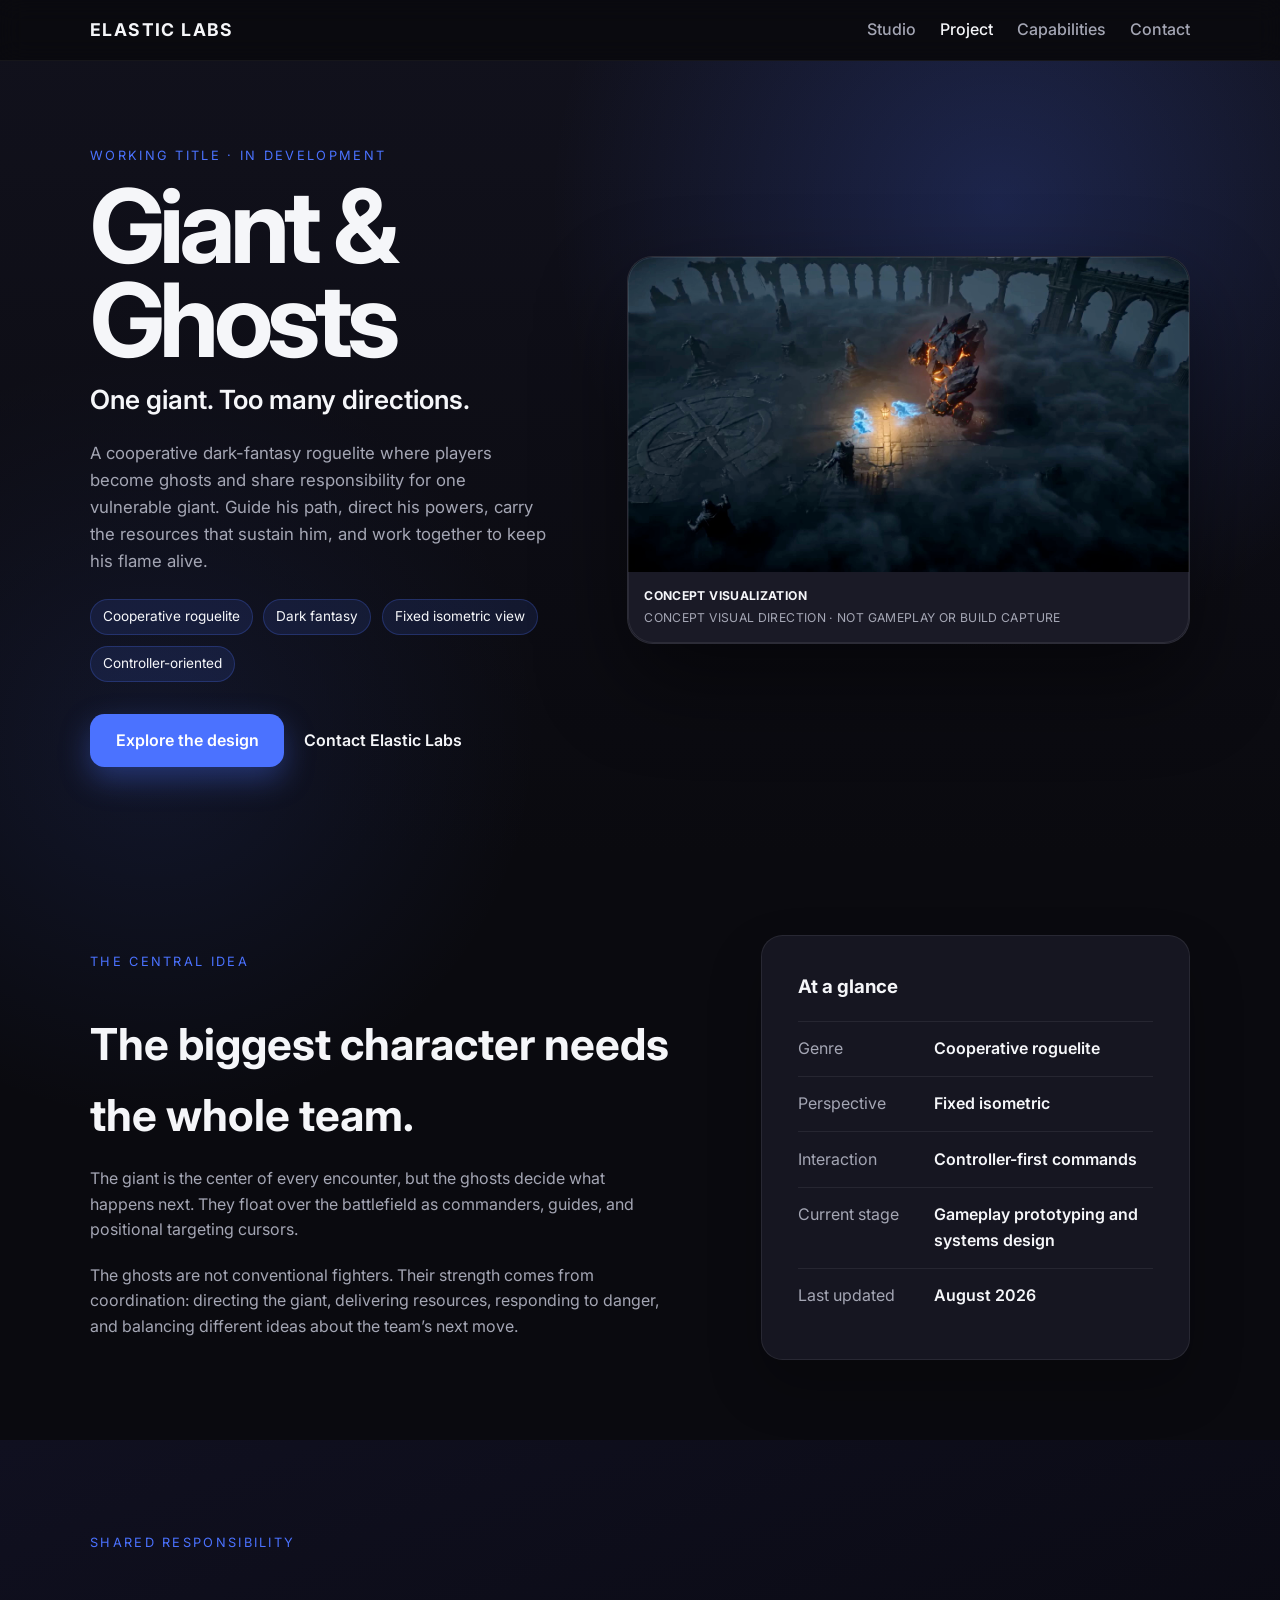
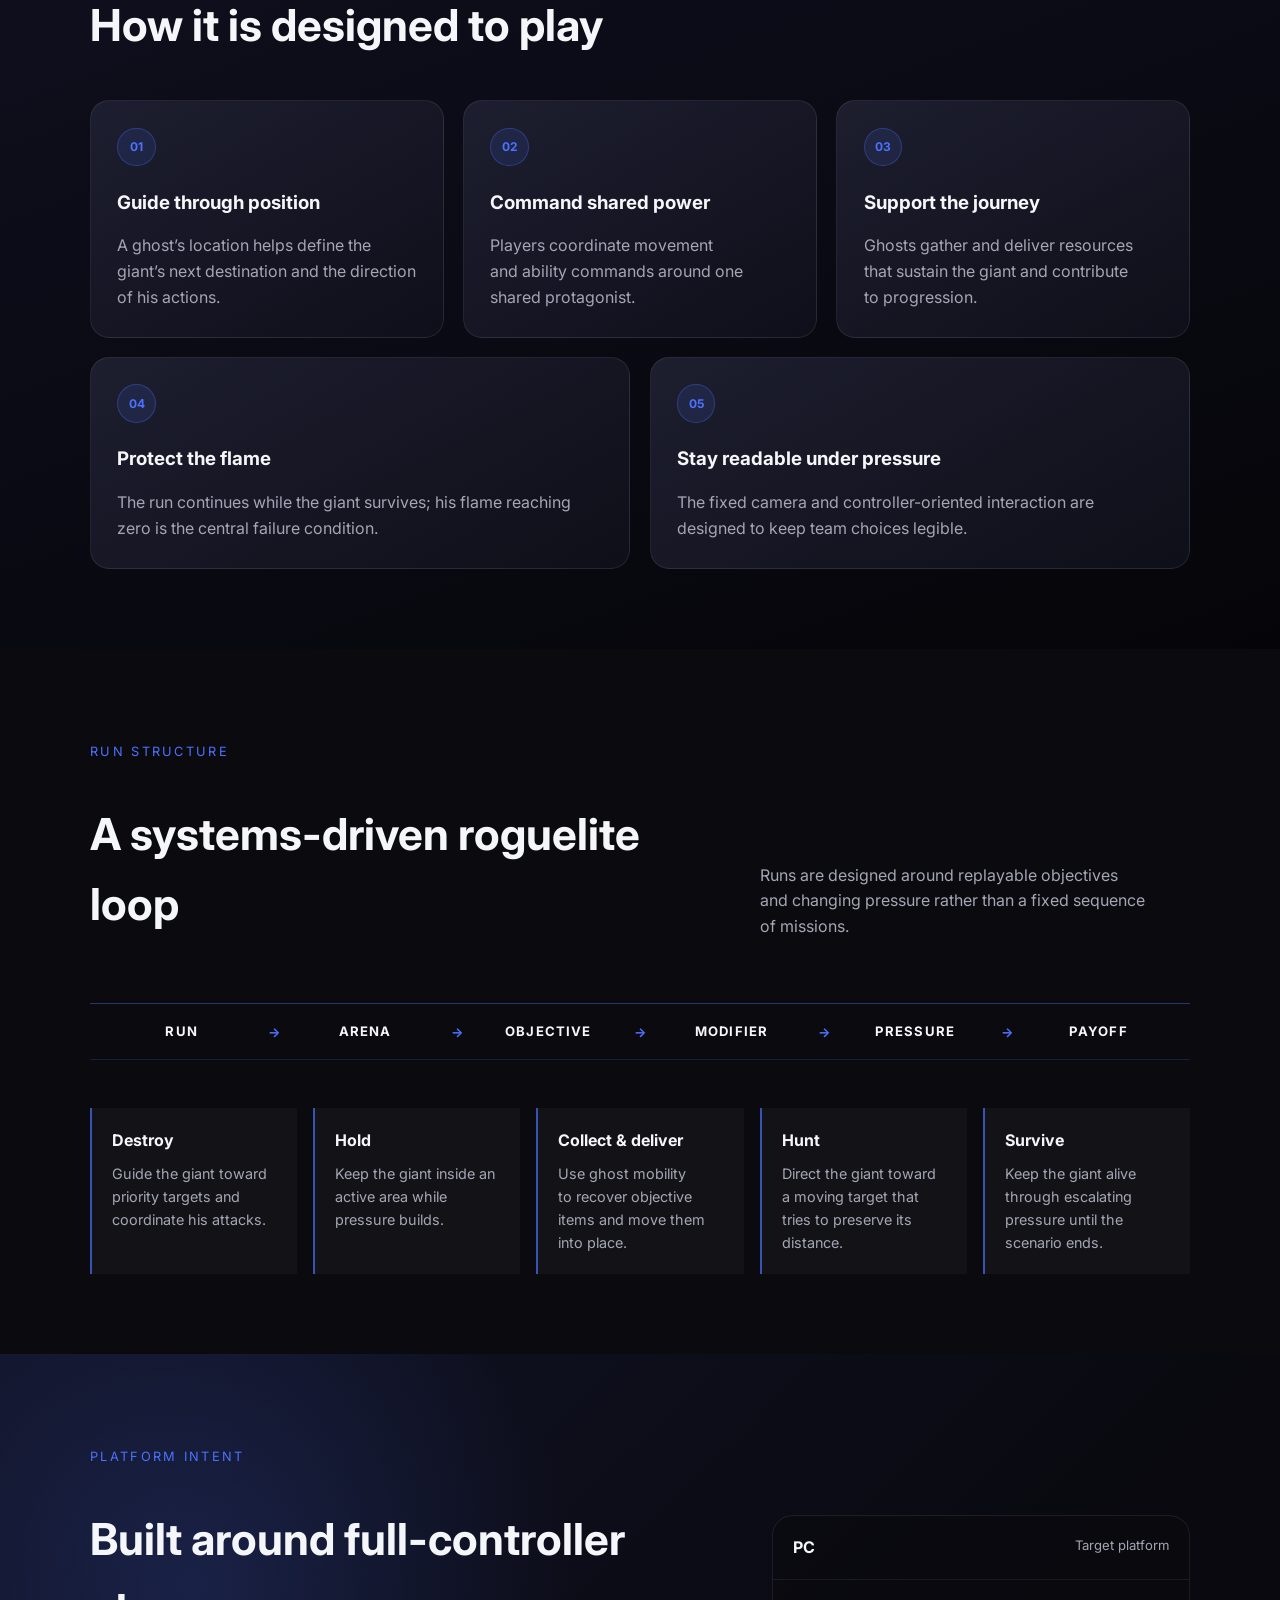
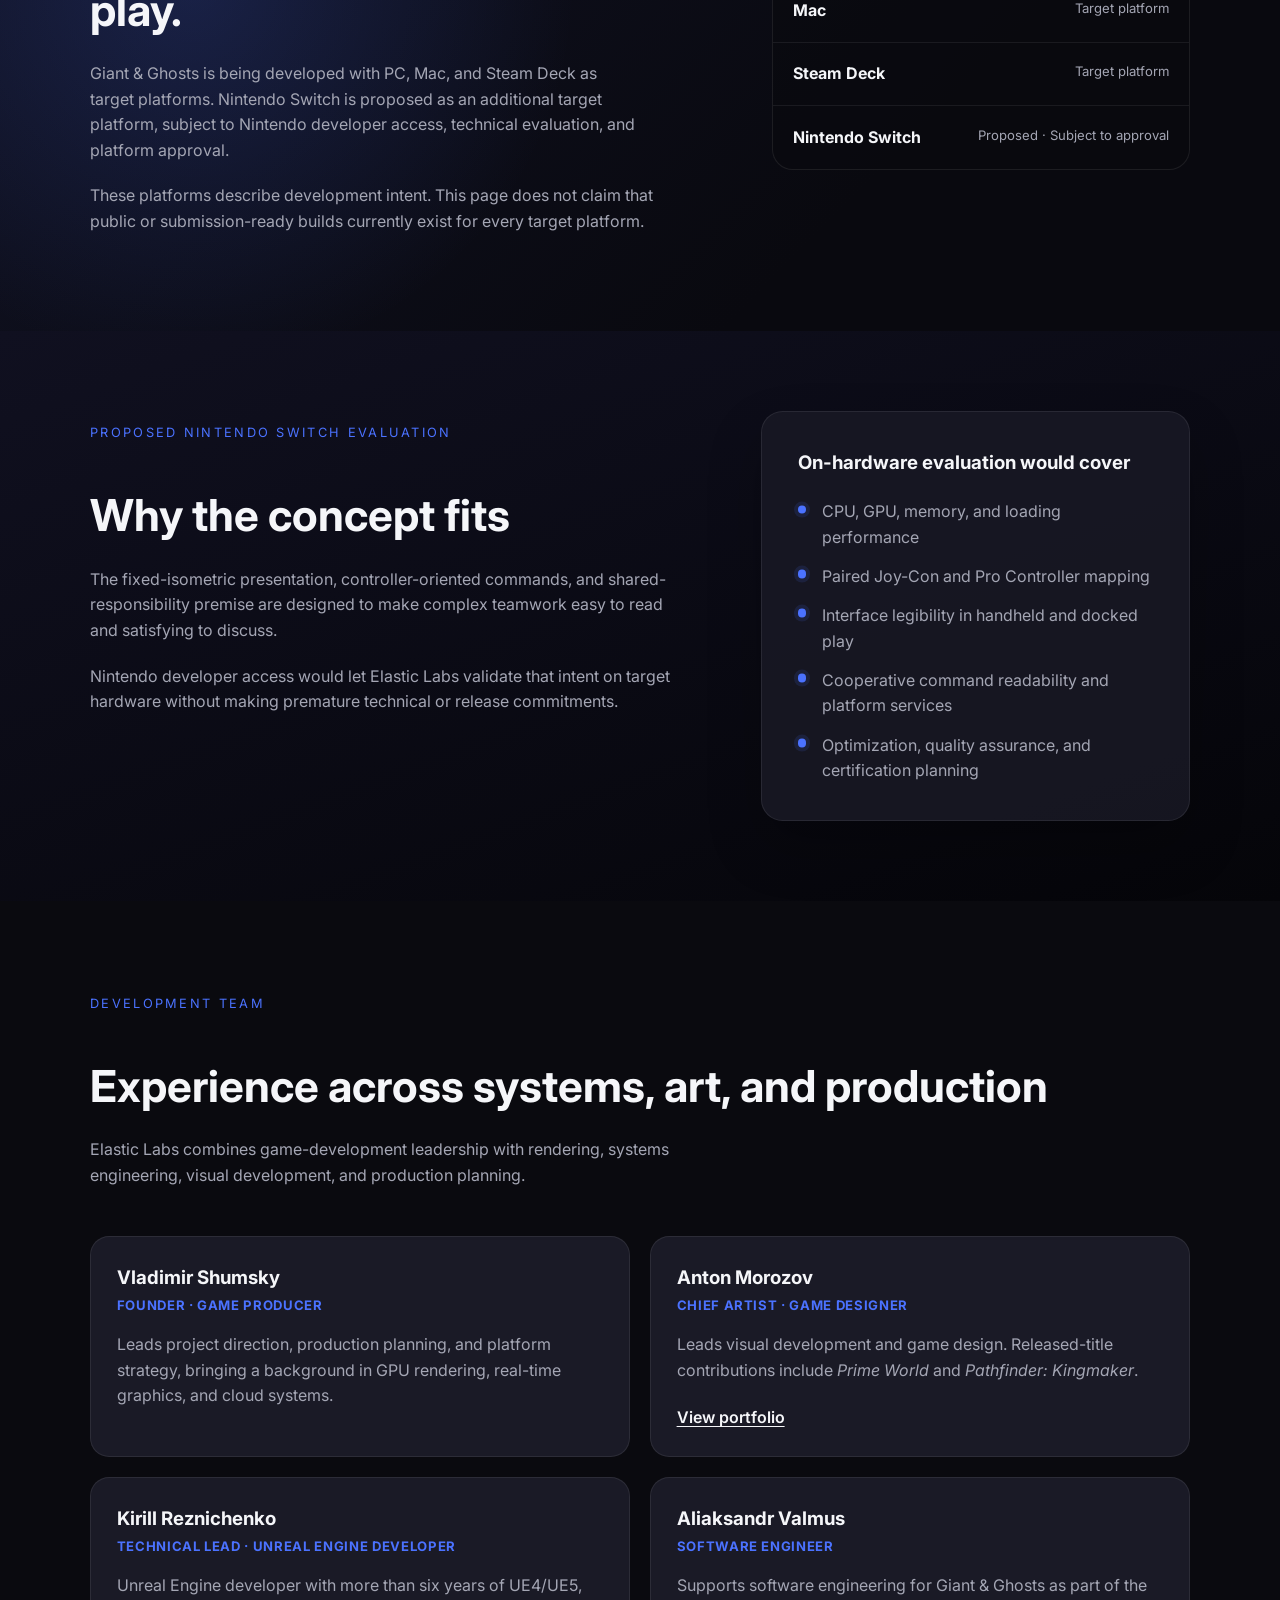
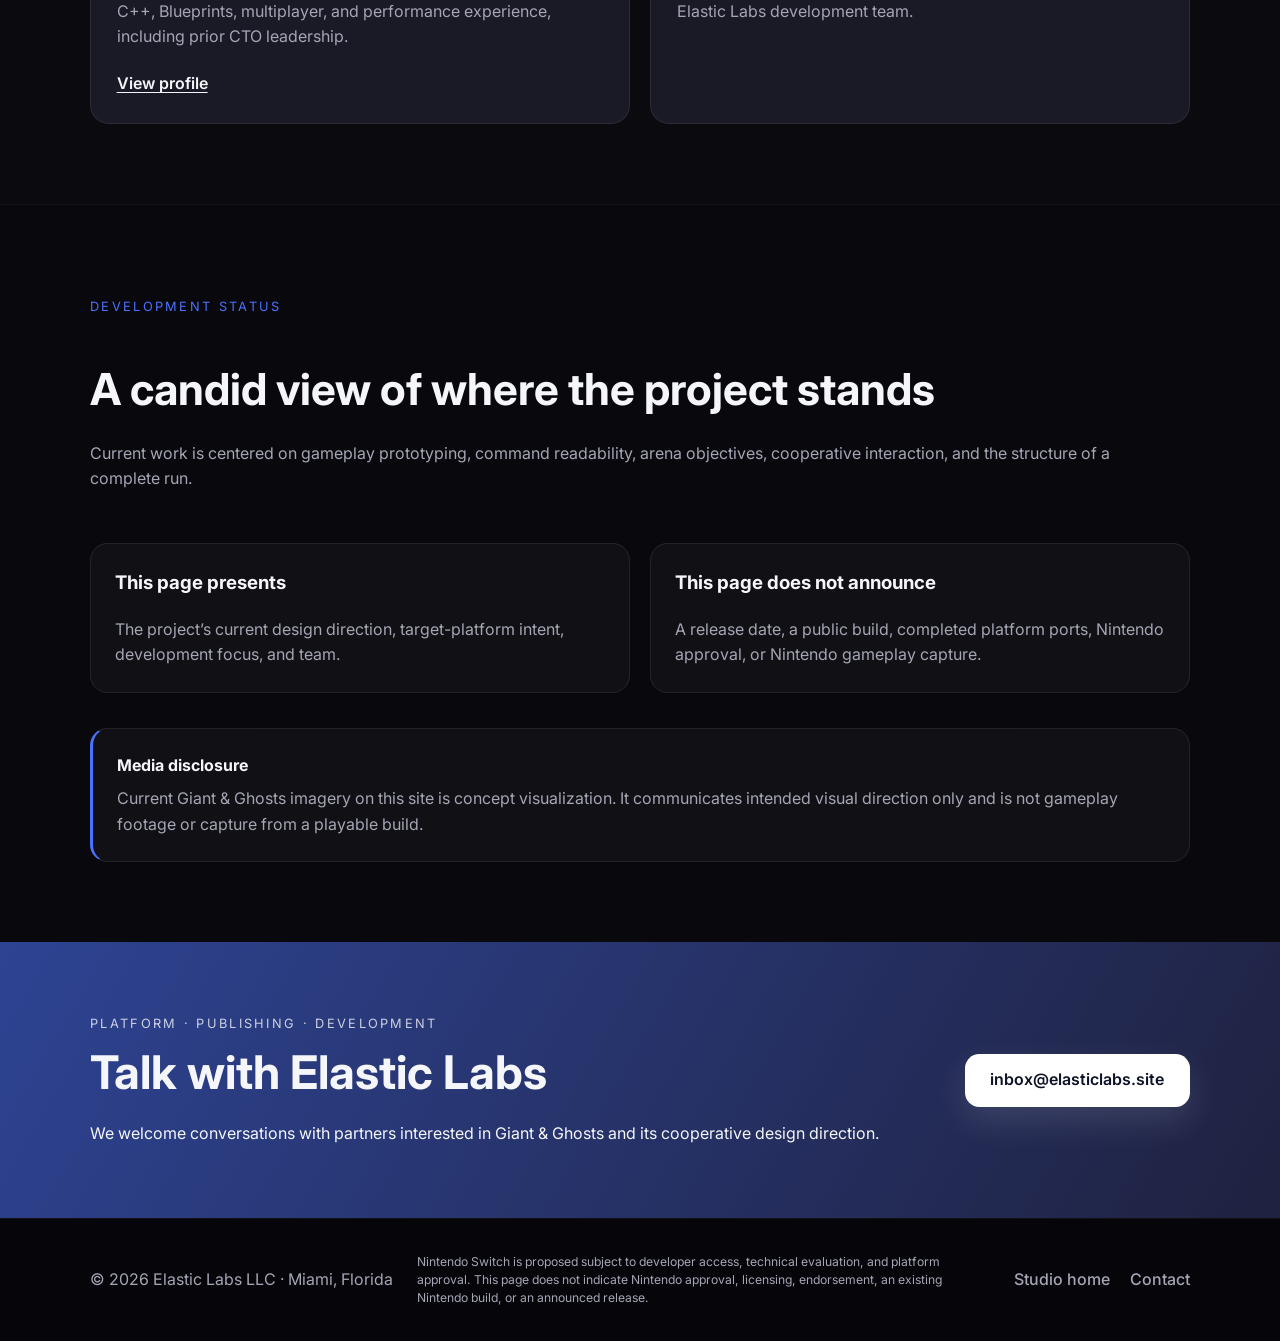
==== commit fca9ffb7: "Remove AI-generated wording from project pages" ====
--- a/games/giant-and-ghosts/index.html
+++ b/games/giant-and-ghosts/index.html
@@ -67,7 +67,7 @@
           <img src="/assets/giant-and-ghosts-concept.jpg" alt="Concept visualization of a stone giant and blue ghosts gathering around a lantern in a ruined arena" />
           <figcaption>
             <strong>Concept visualization</strong>
-            <span>AI-generated visual direction · Not gameplay or build capture</span>
+            <span>Concept visual direction · Not gameplay or build capture</span>
           </figcaption>
         </figure>
       </div>
@@ -275,7 +275,7 @@
         </div>
         <div class="media-disclosure">
           <strong>Media disclosure</strong>
-          <p>Current Giant &amp; Ghosts imagery on this site is AI-generated concept visualization. It communicates intended visual direction only and is not gameplay footage or capture from a playable build.</p>
+          <p>Current Giant &amp; Ghosts imagery on this site is concept visualization. It communicates intended visual direction only and is not gameplay footage or capture from a playable build.</p>
         </div>
       </div>
     </section>
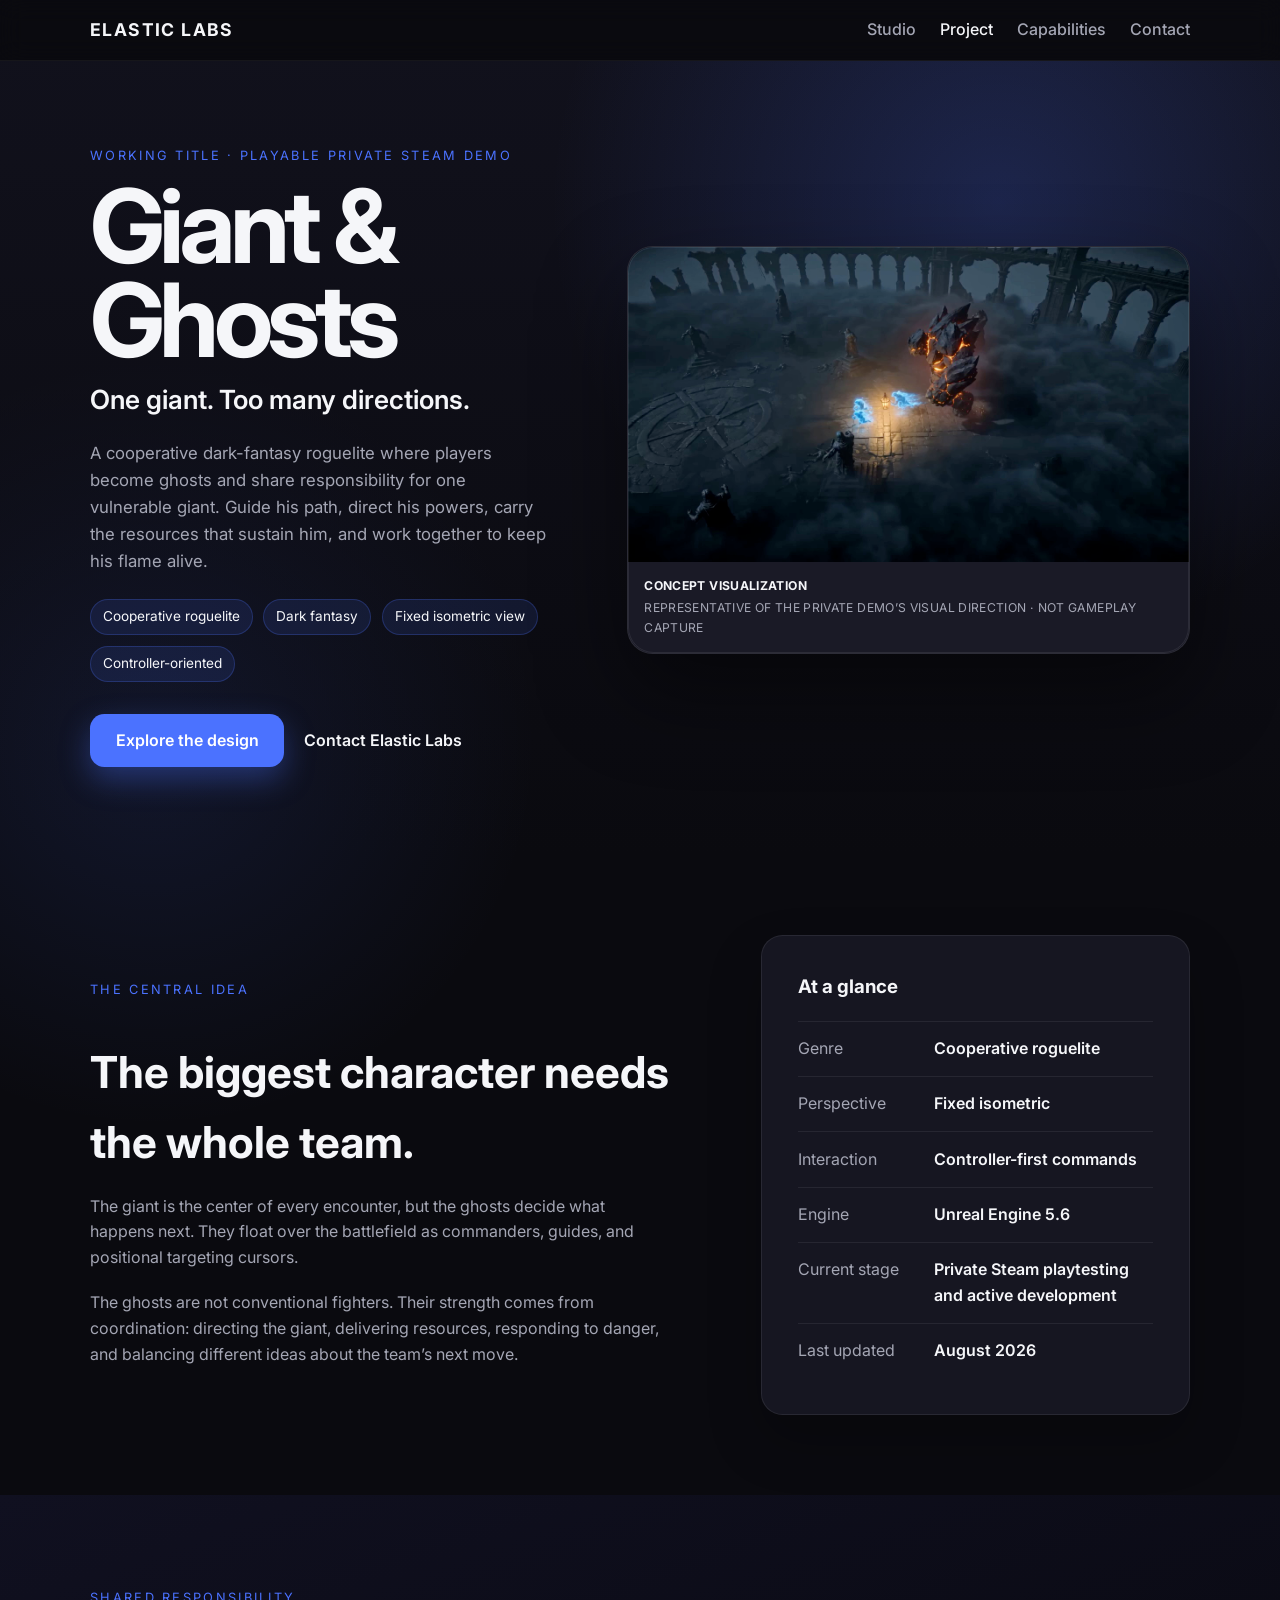
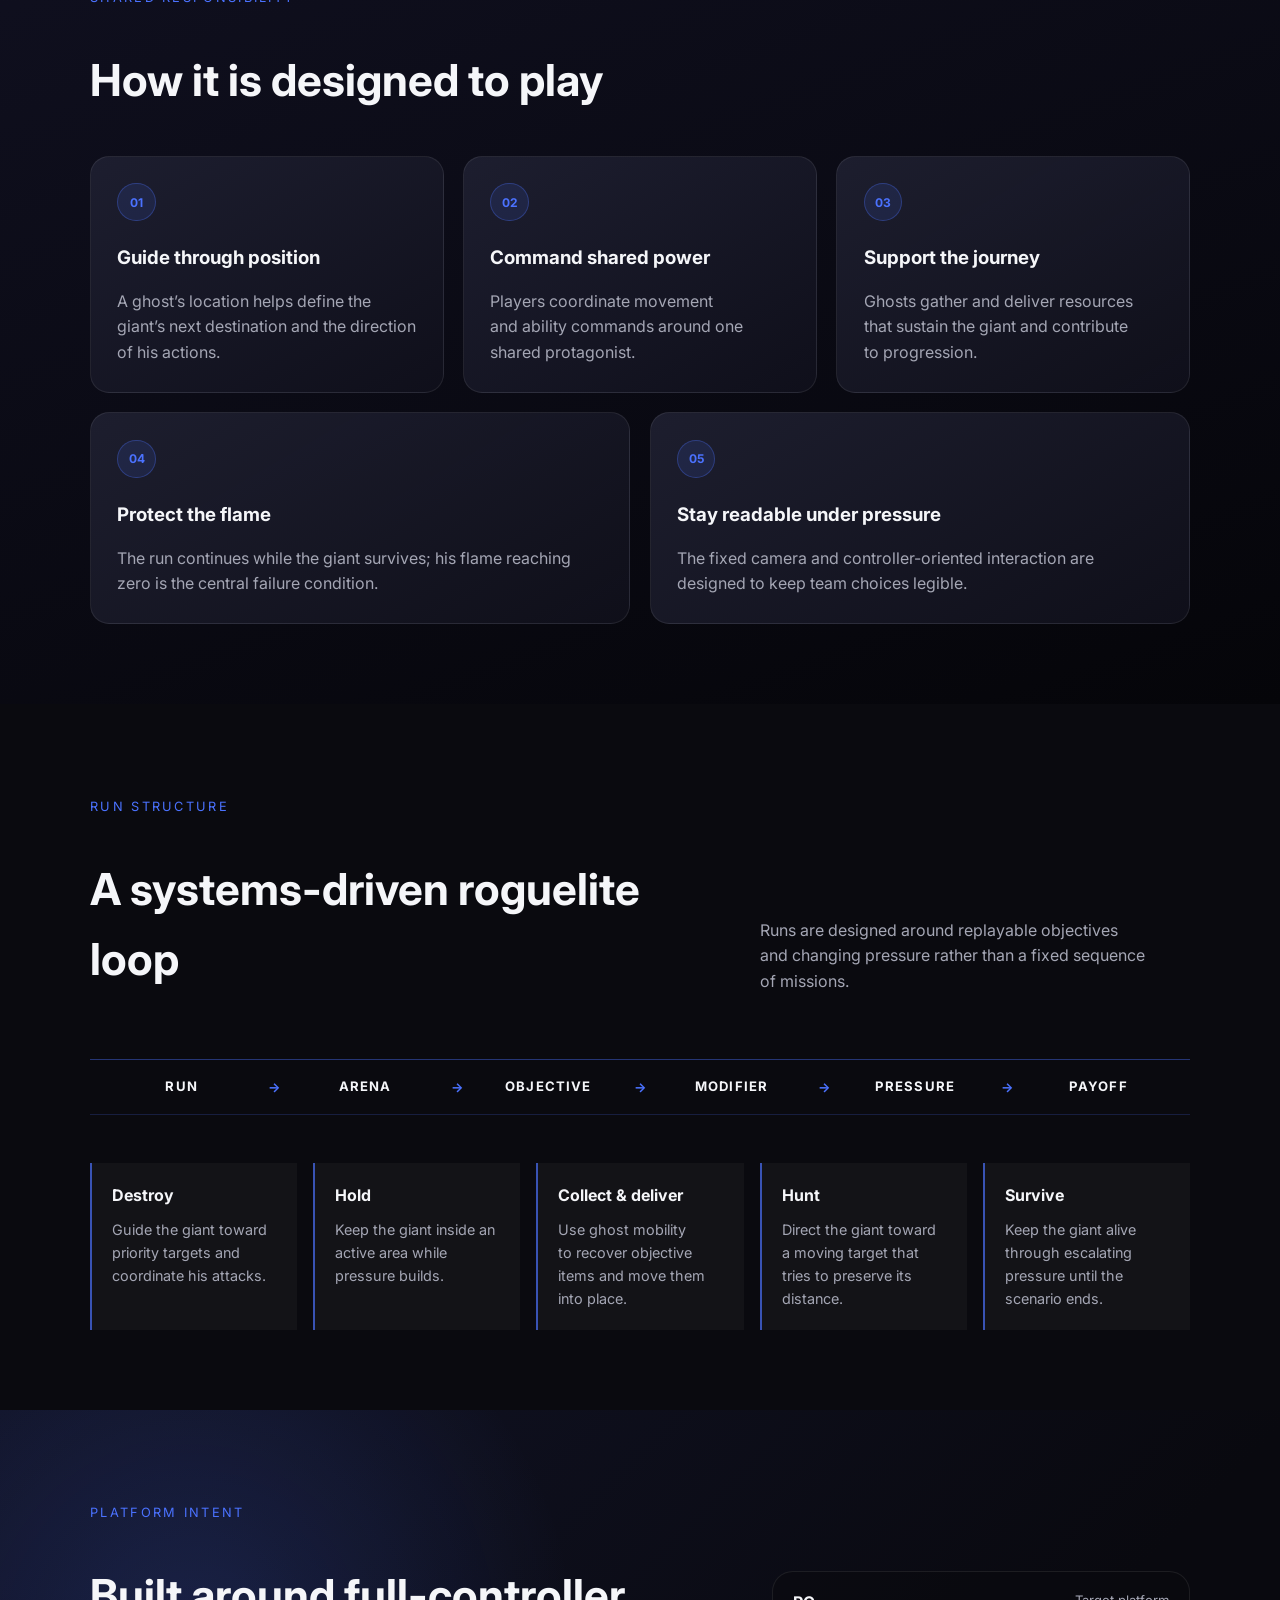
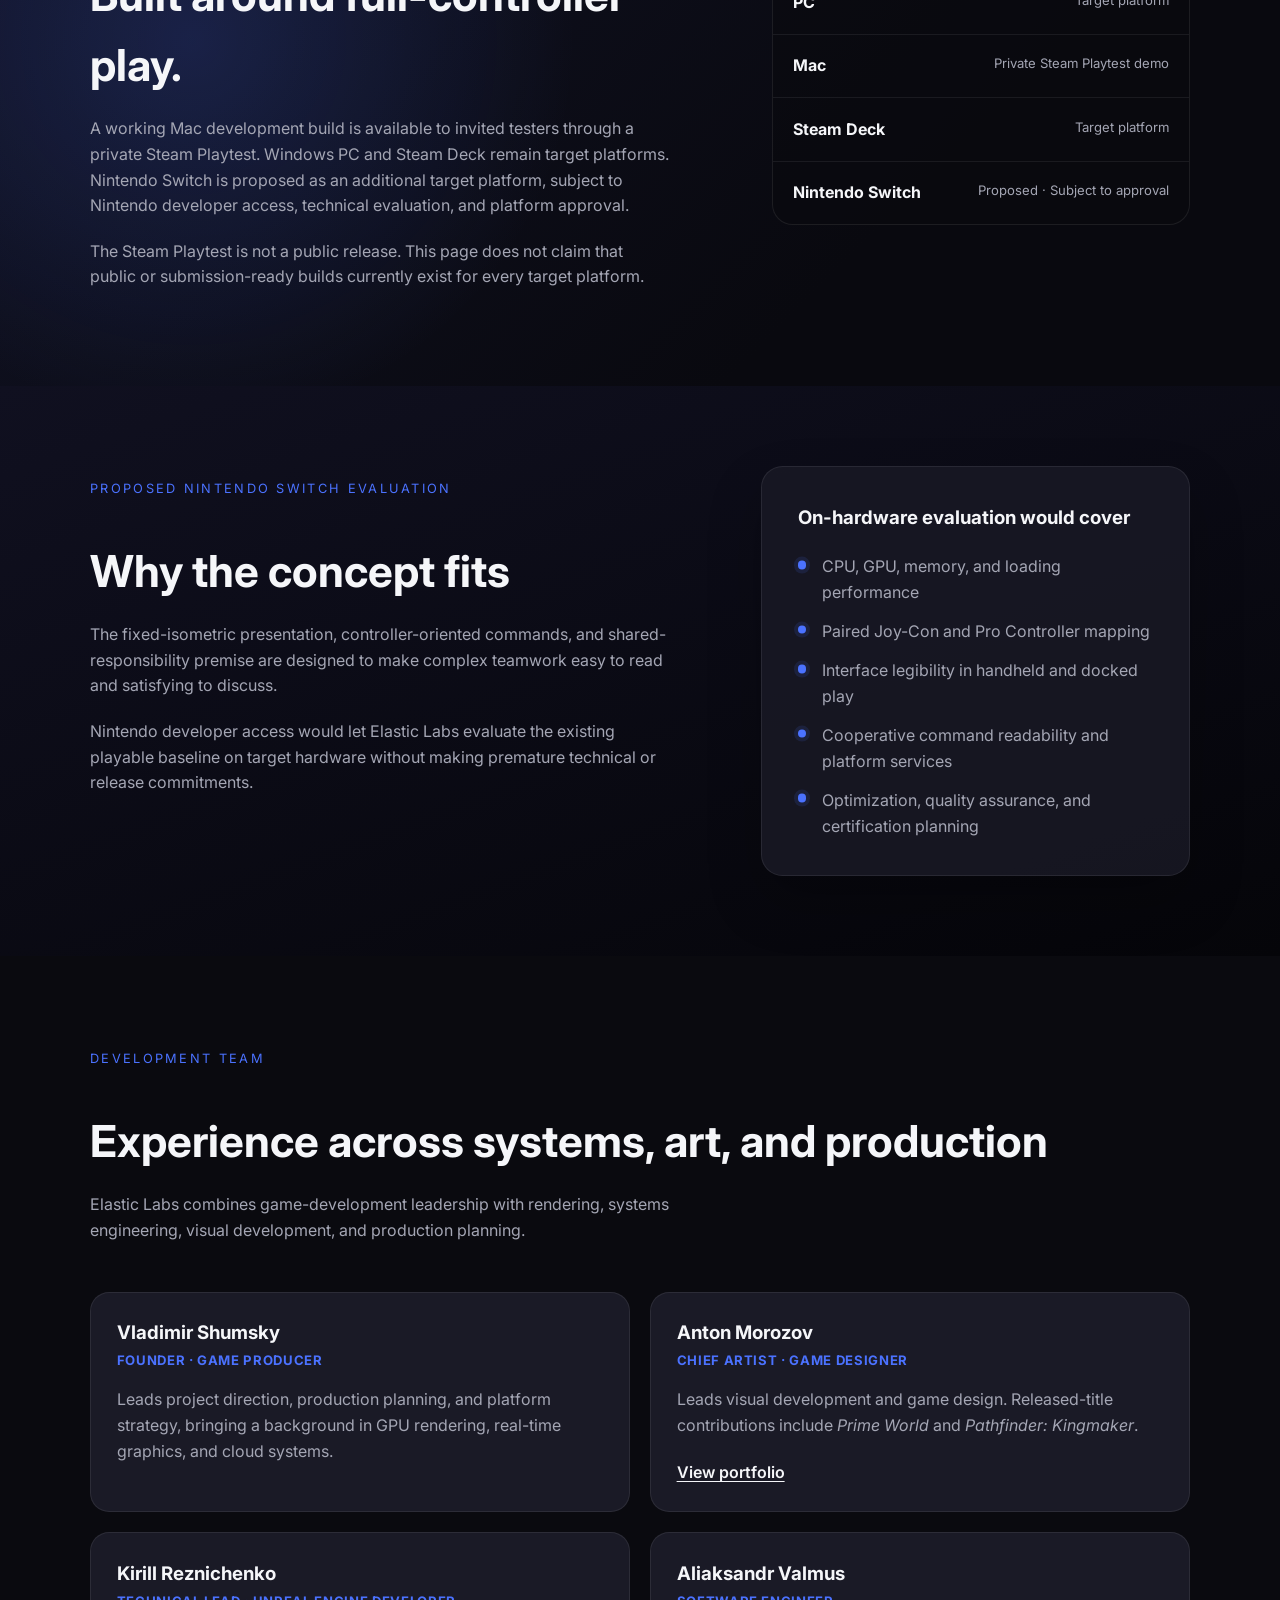
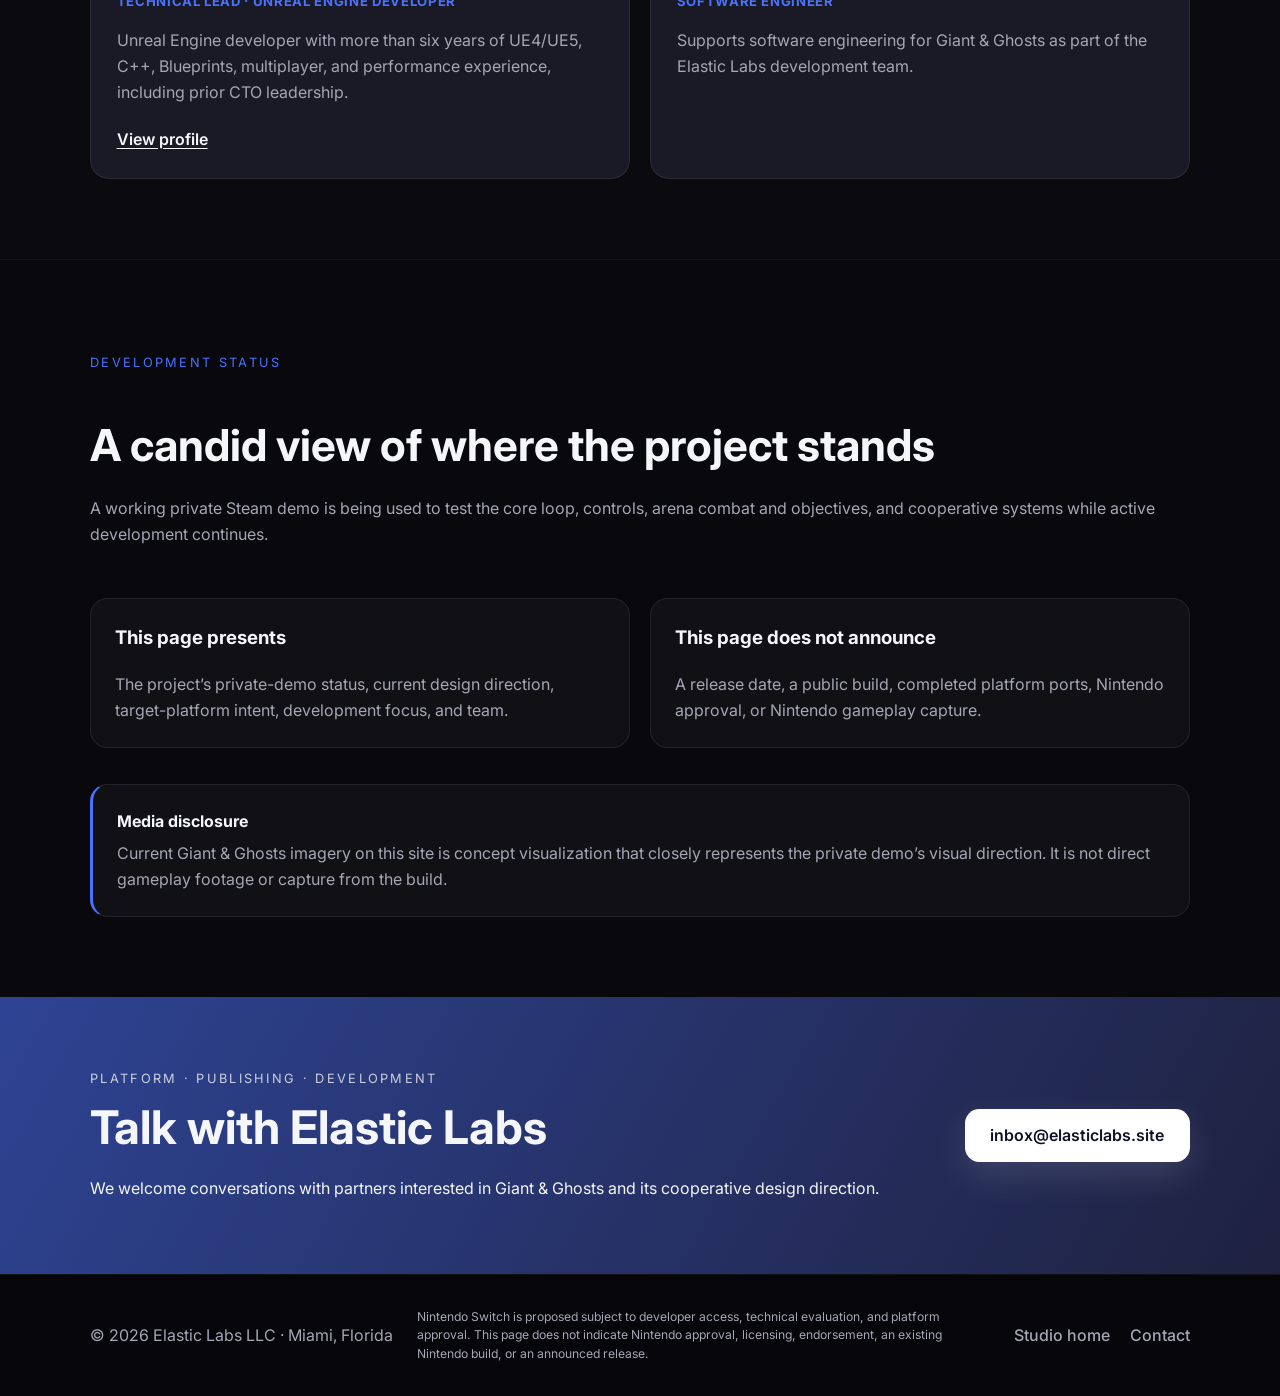
==== commit be44c140: "Publish private Steam demo status" ====
--- a/games/giant-and-ghosts/index.html
+++ b/games/giant-and-ghosts/index.html
@@ -4,12 +4,12 @@
   <meta charset="UTF-8" />
   <meta name="viewport" content="width=device-width, initial-scale=1.0" />
   <title>Giant &amp; Ghosts — Cooperative Dark-Fantasy Roguelite | Elastic Labs</title>
-  <meta name="description" content="Meet Giant &amp; Ghosts, a cooperative dark-fantasy roguelite in development for PC, Mac, and Steam Deck, with Nintendo Switch proposed as an additional target platform." />
+  <meta name="description" content="Meet Giant &amp; Ghosts, a cooperative dark-fantasy roguelite with a working private Steam Playtest demo and Nintendo Switch proposed as an additional target platform." />
   <meta name="theme-color" content="#0a0a0f" />
   <link rel="canonical" href="https://elasticlabs.site/games/giant-and-ghosts/" />
   <meta property="og:type" content="website" />
   <meta property="og:title" content="Giant &amp; Ghosts | Elastic Labs" />
-  <meta property="og:description" content="A cooperative dark-fantasy roguelite about several ghosts responsible for one vulnerable giant." />
+  <meta property="og:description" content="A cooperative dark-fantasy roguelite with a working private demo available to invited testers through Steam Playtest." />
   <meta property="og:url" content="https://elasticlabs.site/games/giant-and-ghosts/" />
   <link rel="preconnect" href="https://fonts.googleapis.com" />
   <link rel="preconnect" href="https://fonts.gstatic.com" crossorigin />
@@ -43,7 +43,7 @@
     <section class="game-hero">
       <div class="container game-hero__grid">
         <div class="game-hero__copy">
-          <p class="eyebrow">Working title · In development</p>
+          <p class="eyebrow">Working title · Playable private Steam demo</p>
           <h1>Giant &amp; Ghosts</h1>
           <p class="game-hero__tagline">One giant. Too many directions.</p>
           <p class="lead">
@@ -67,7 +67,7 @@
           <img src="/assets/giant-and-ghosts-concept.jpg" alt="Concept visualization of a stone giant and blue ghosts gathering around a lantern in a ruined arena" />
           <figcaption>
             <strong>Concept visualization</strong>
-            <span>Concept visual direction · Not gameplay or build capture</span>
+            <span>Representative of the private demo’s visual direction · Not gameplay capture</span>
           </figcaption>
         </figure>
       </div>
@@ -94,7 +94,8 @@
             <div><dt>Genre</dt><dd>Cooperative roguelite</dd></div>
             <div><dt>Perspective</dt><dd>Fixed isometric</dd></div>
             <div><dt>Interaction</dt><dd>Controller-first commands</dd></div>
-            <div><dt>Current stage</dt><dd>Gameplay prototyping and systems design</dd></div>
+            <div><dt>Engine</dt><dd>Unreal Engine 5.6</dd></div>
+            <div><dt>Current stage</dt><dd>Private Steam playtesting and active development</dd></div>
             <div><dt>Last updated</dt><dd><time datetime="2026-08-09">August 2026</time></dd></div>
           </dl>
         </aside>
@@ -173,18 +174,19 @@
           <p class="eyebrow">Platform intent</p>
           <h2 id="platform-heading">Built around full-controller play.</h2>
           <p class="section__lead section__lead--wide">
-            Giant &amp; Ghosts is being developed with PC, Mac, and Steam Deck as target platforms.
-            Nintendo Switch is proposed as an additional target platform, subject to Nintendo
-            developer access, technical evaluation, and platform approval.
+            A working Mac development build is available to invited testers through a private Steam
+            Playtest. Windows PC and Steam Deck remain target platforms. Nintendo Switch is proposed
+            as an additional target platform, subject to Nintendo developer access, technical
+            evaluation, and platform approval.
           </p>
           <p class="body-muted">
-            These platforms describe development intent. This page does not claim that public or
+            The Steam Playtest is not a public release. This page does not claim that public or
             submission-ready builds currently exist for every target platform.
           </p>
         </div>
         <div class="platform-list" role="list" aria-label="Target platforms">
           <div role="listitem"><strong>PC</strong><span>Target platform</span></div>
-          <div role="listitem"><strong>Mac</strong><span>Target platform</span></div>
+          <div role="listitem"><strong>Mac</strong><span>Private Steam Playtest demo</span></div>
           <div role="listitem"><strong>Steam Deck</strong><span>Target platform</span></div>
           <div role="listitem"><strong>Nintendo Switch</strong><span>Proposed · Subject to approval</span></div>
         </div>
@@ -201,8 +203,8 @@
             premise are designed to make complex teamwork easy to read and satisfying to discuss.
           </p>
           <p class="body-muted">
-            Nintendo developer access would let Elastic Labs validate that intent on target hardware
-            without making premature technical or release commitments.
+            Nintendo developer access would let Elastic Labs evaluate the existing playable baseline
+            on target hardware without making premature technical or release commitments.
           </p>
         </div>
         <div class="evaluation-card">
@@ -259,14 +261,14 @@
           <p class="eyebrow">Development status</p>
           <h2 id="status-heading">A candid view of where the project stands</h2>
           <p class="body-muted">
-            Current work is centered on gameplay prototyping, command readability, arena objectives,
-            cooperative interaction, and the structure of a complete run.
+            A working private Steam demo is being used to test the core loop, controls, arena combat
+            and objectives, and cooperative systems while active development continues.
           </p>
         </div>
         <div class="status-grid">
           <article>
             <h3>This page presents</h3>
-            <p>The project’s current design direction, target-platform intent, development focus, and team.</p>
+            <p>The project’s private-demo status, current design direction, target-platform intent, development focus, and team.</p>
           </article>
           <article>
             <h3>This page does not announce</h3>
@@ -275,7 +277,7 @@
         </div>
         <div class="media-disclosure">
           <strong>Media disclosure</strong>
-          <p>Current Giant &amp; Ghosts imagery on this site is concept visualization. It communicates intended visual direction only and is not gameplay footage or capture from a playable build.</p>
+          <p>Current Giant &amp; Ghosts imagery on this site is concept visualization that closely represents the private demo’s visual direction. It is not direct gameplay footage or capture from the build.</p>
         </div>
       </div>
     </section>
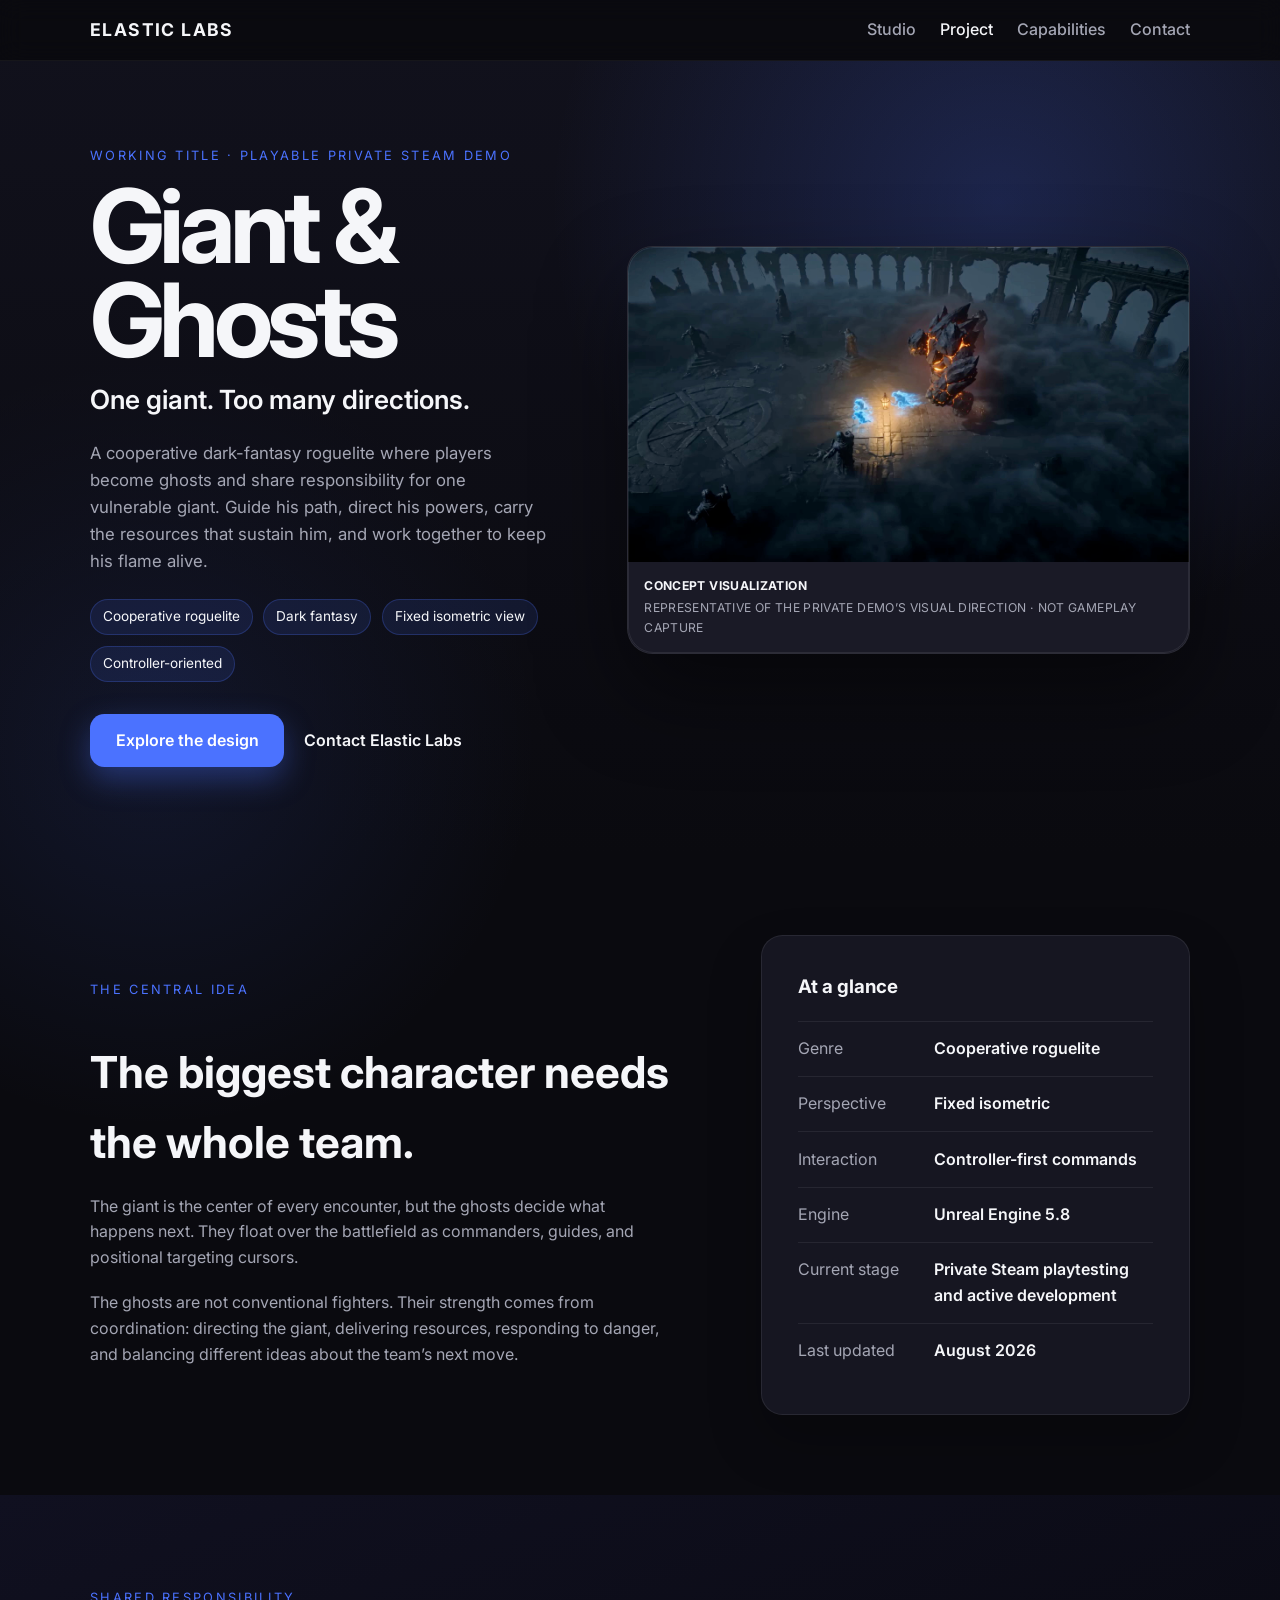
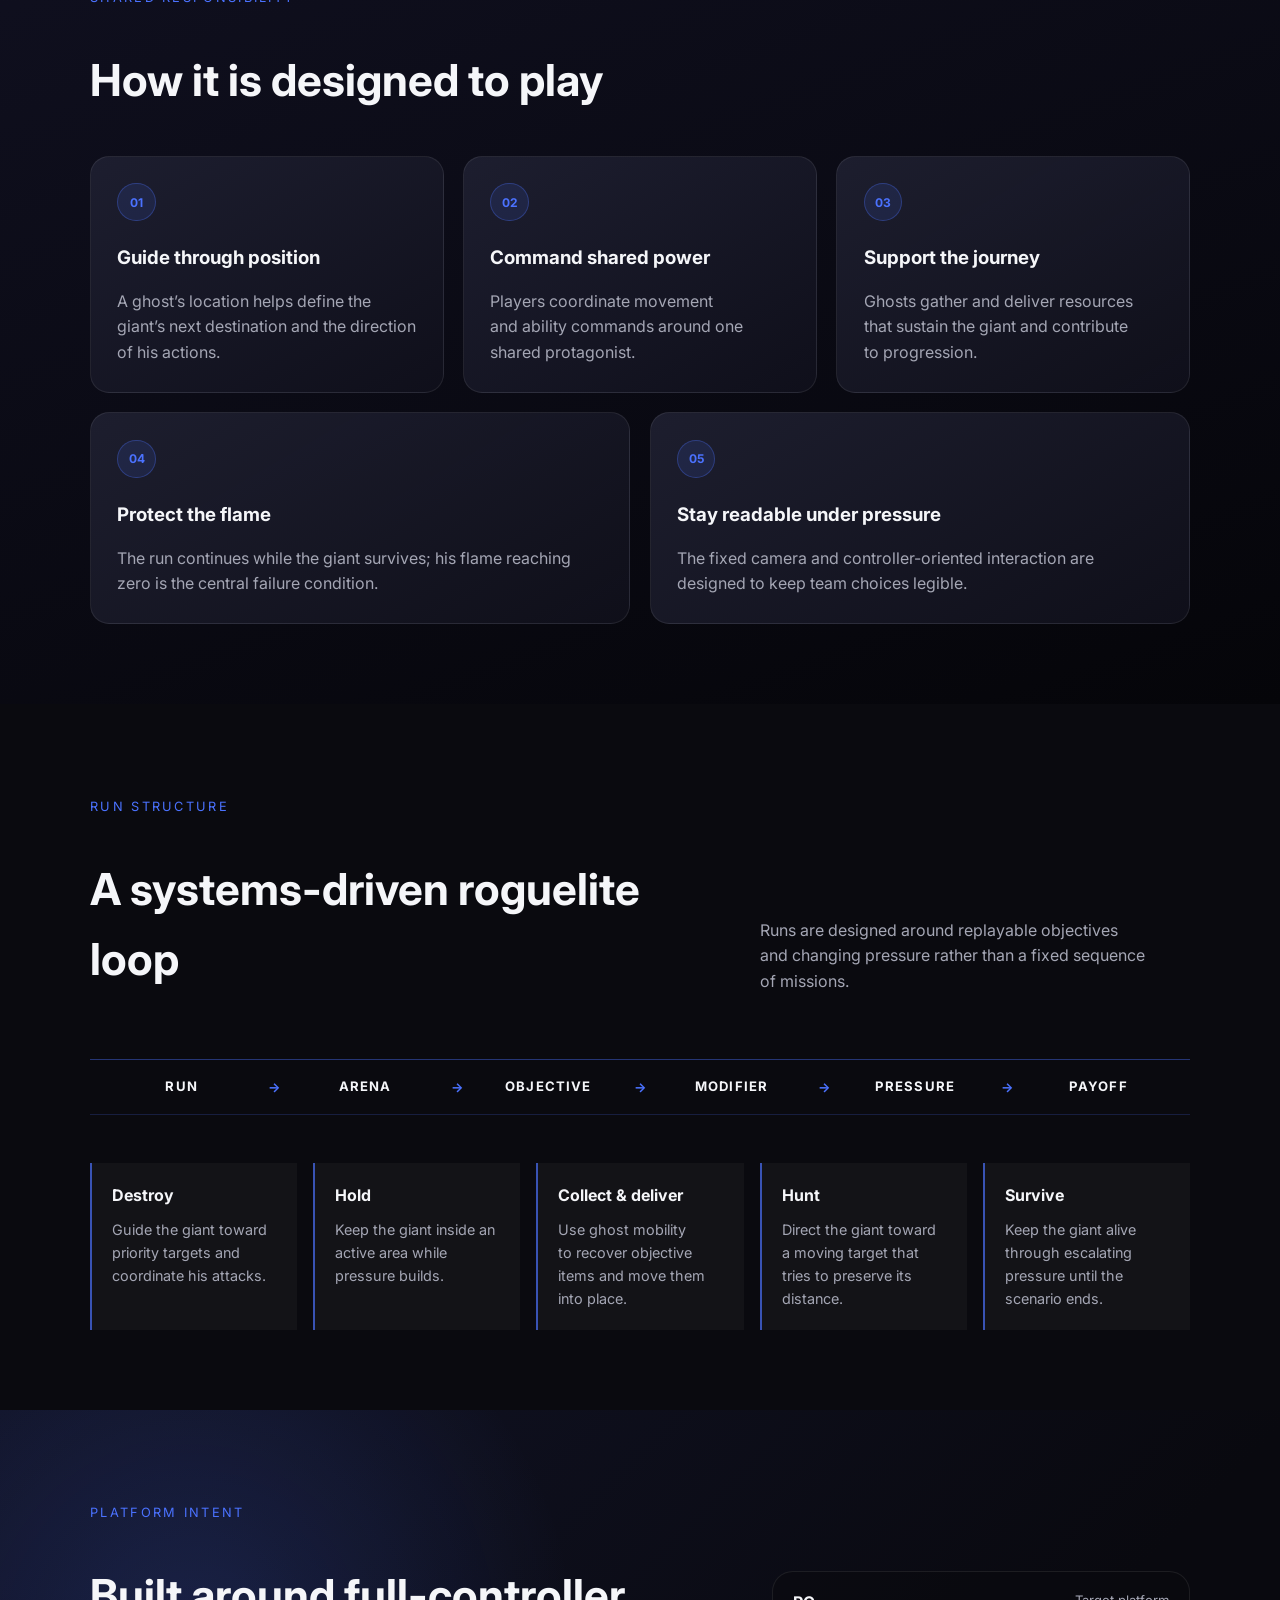
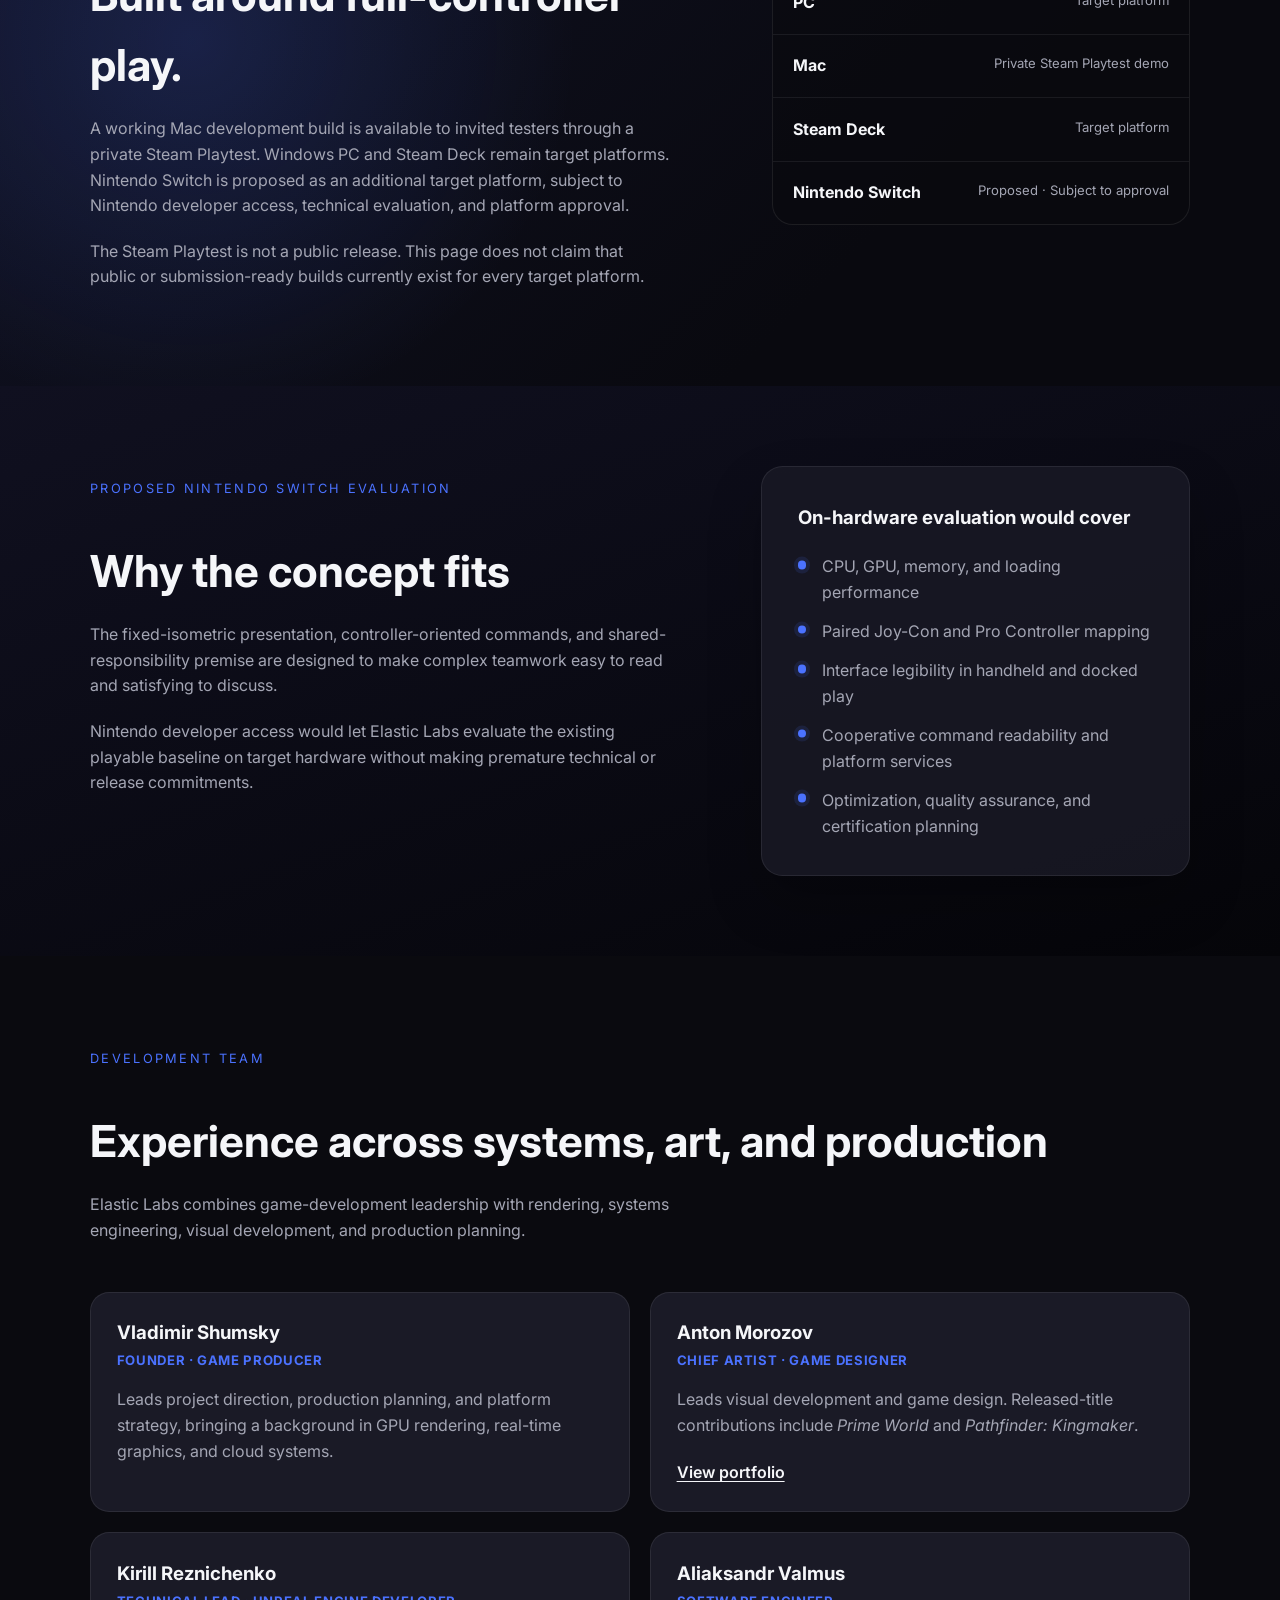
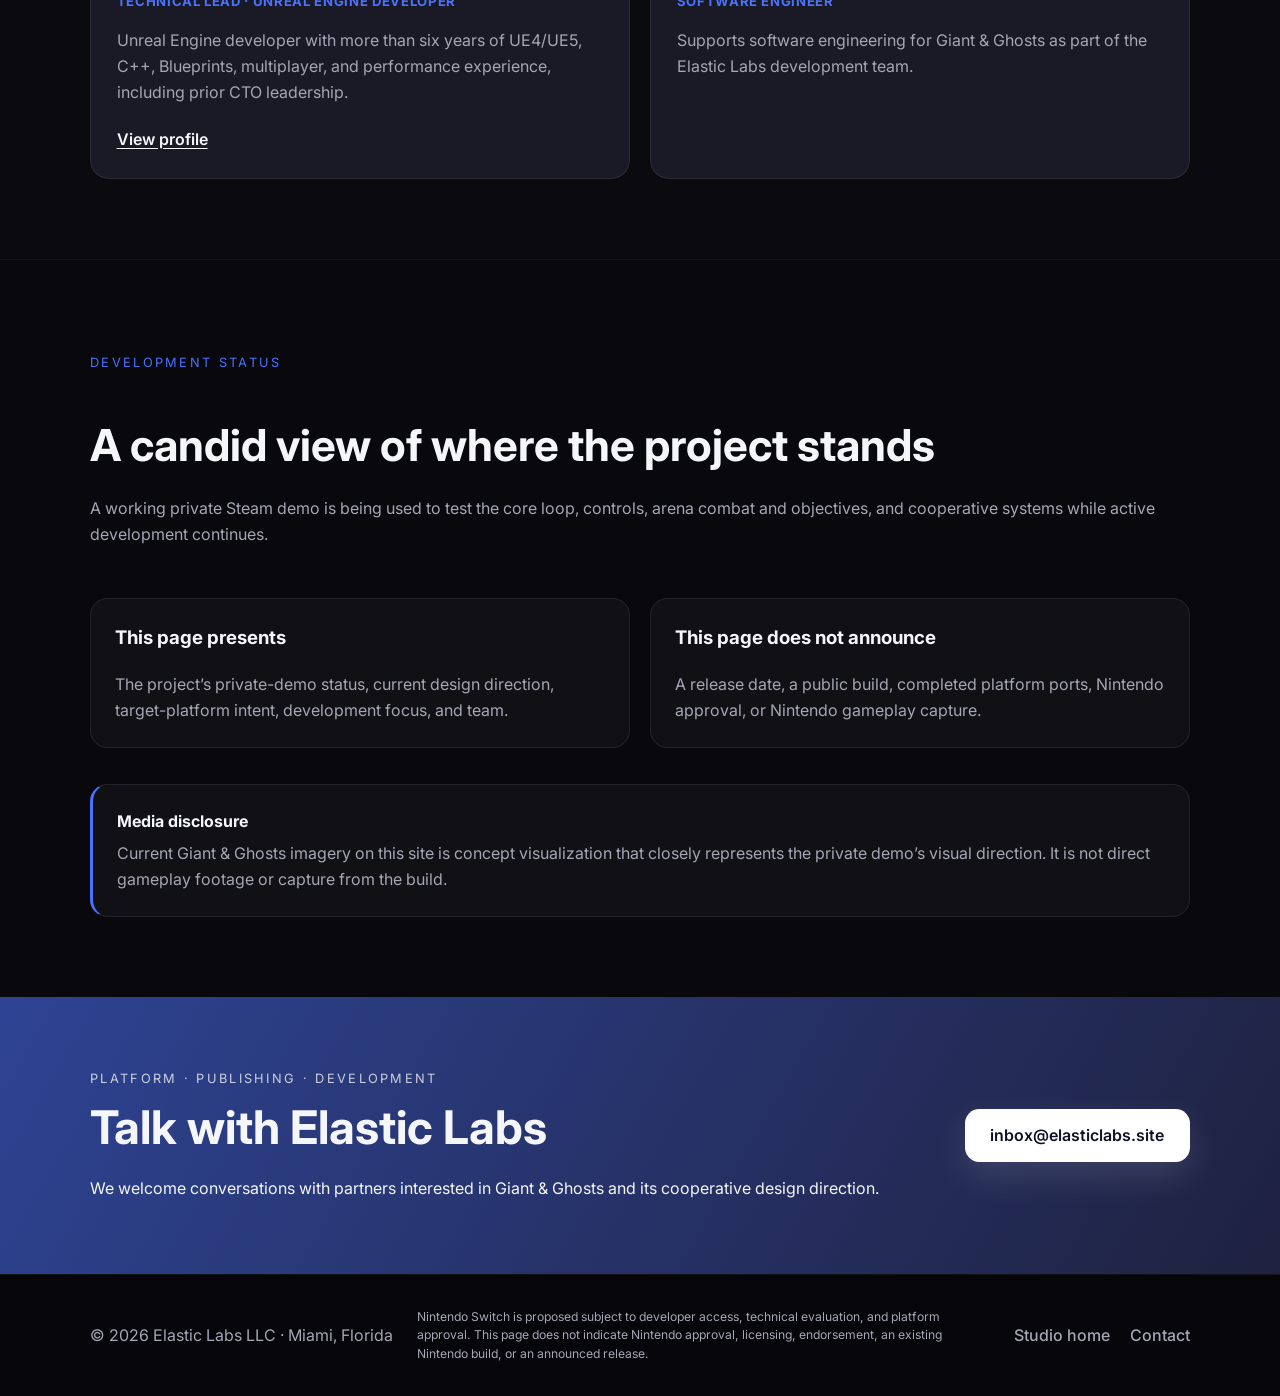
==== commit 65a3bc7a: "Update Unreal Engine version to 5.8" ====
--- a/games/giant-and-ghosts/index.html
+++ b/games/giant-and-ghosts/index.html
@@ -94,7 +94,7 @@
             <div><dt>Genre</dt><dd>Cooperative roguelite</dd></div>
             <div><dt>Perspective</dt><dd>Fixed isometric</dd></div>
             <div><dt>Interaction</dt><dd>Controller-first commands</dd></div>
-            <div><dt>Engine</dt><dd>Unreal Engine 5.6</dd></div>
+            <div><dt>Engine</dt><dd>Unreal Engine 5.8</dd></div>
             <div><dt>Current stage</dt><dd>Private Steam playtesting and active development</dd></div>
             <div><dt>Last updated</dt><dd><time datetime="2026-08-09">August 2026</time></dd></div>
           </dl>
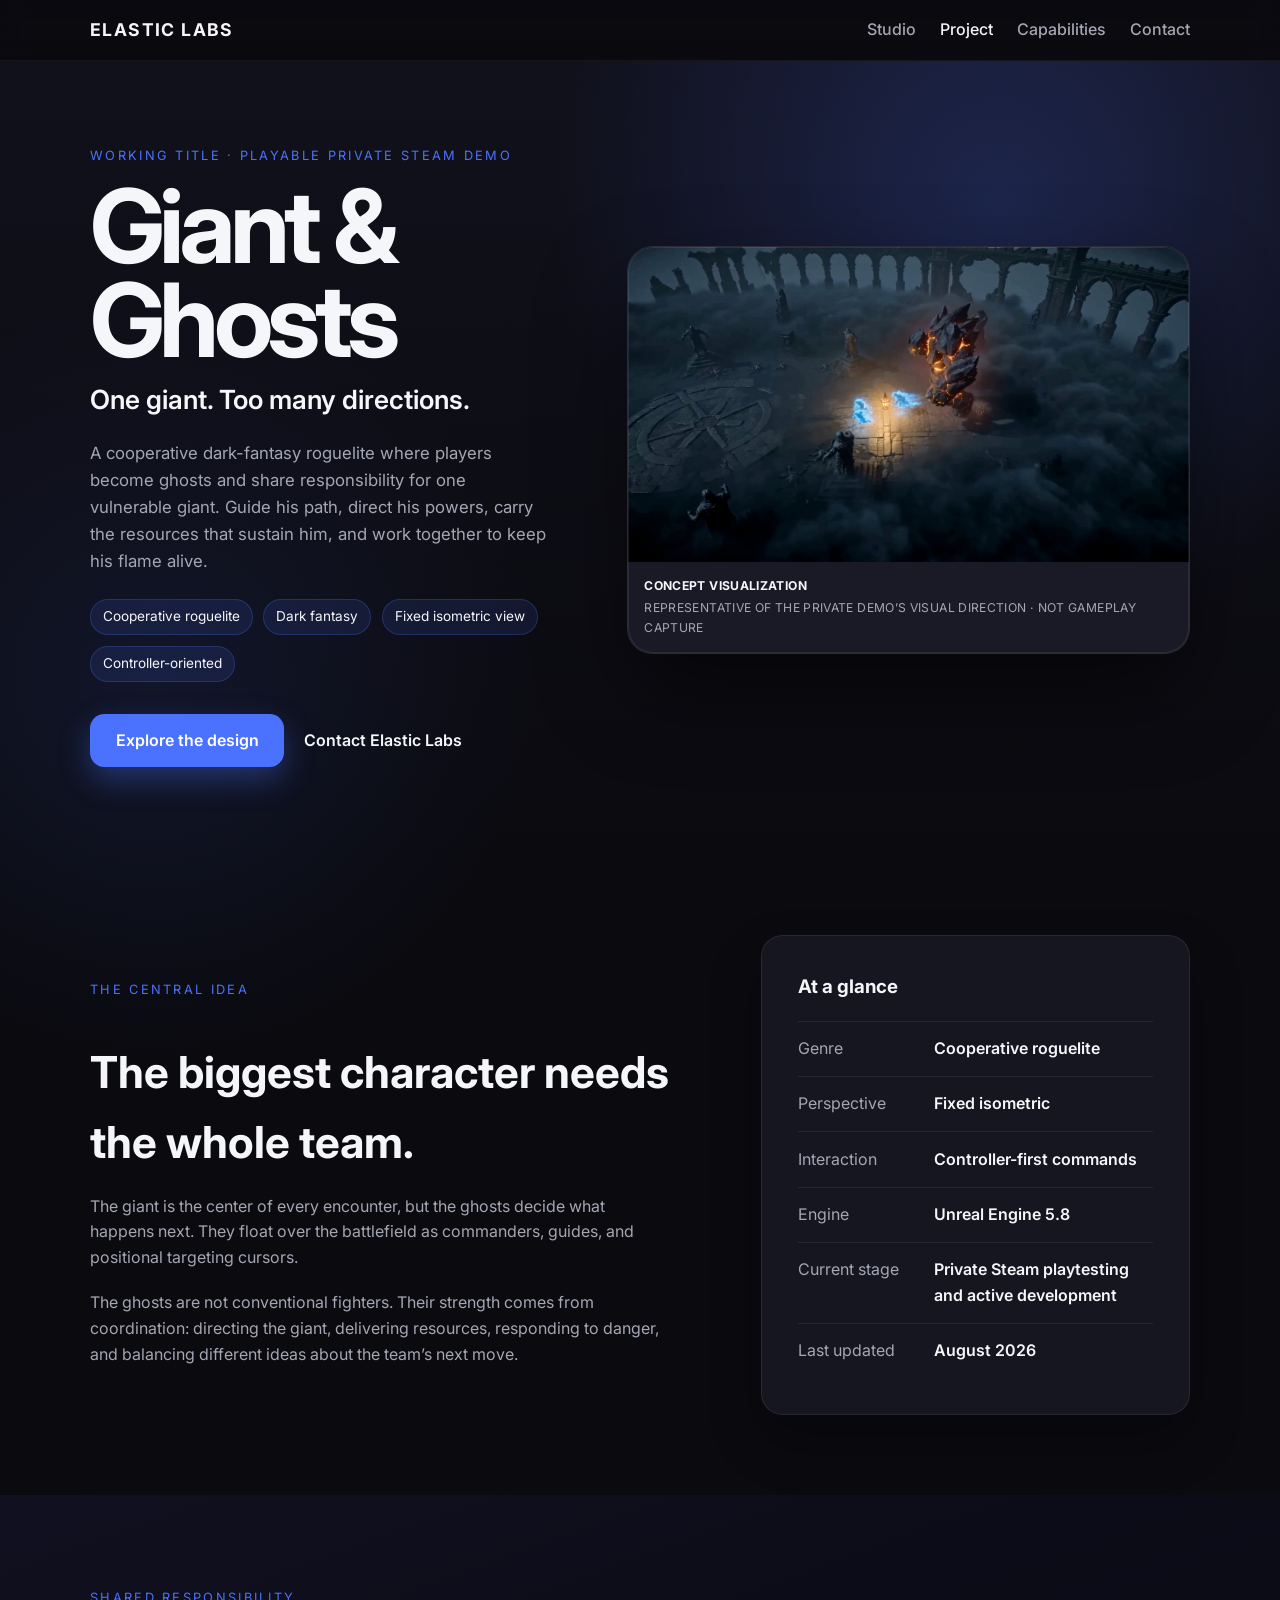
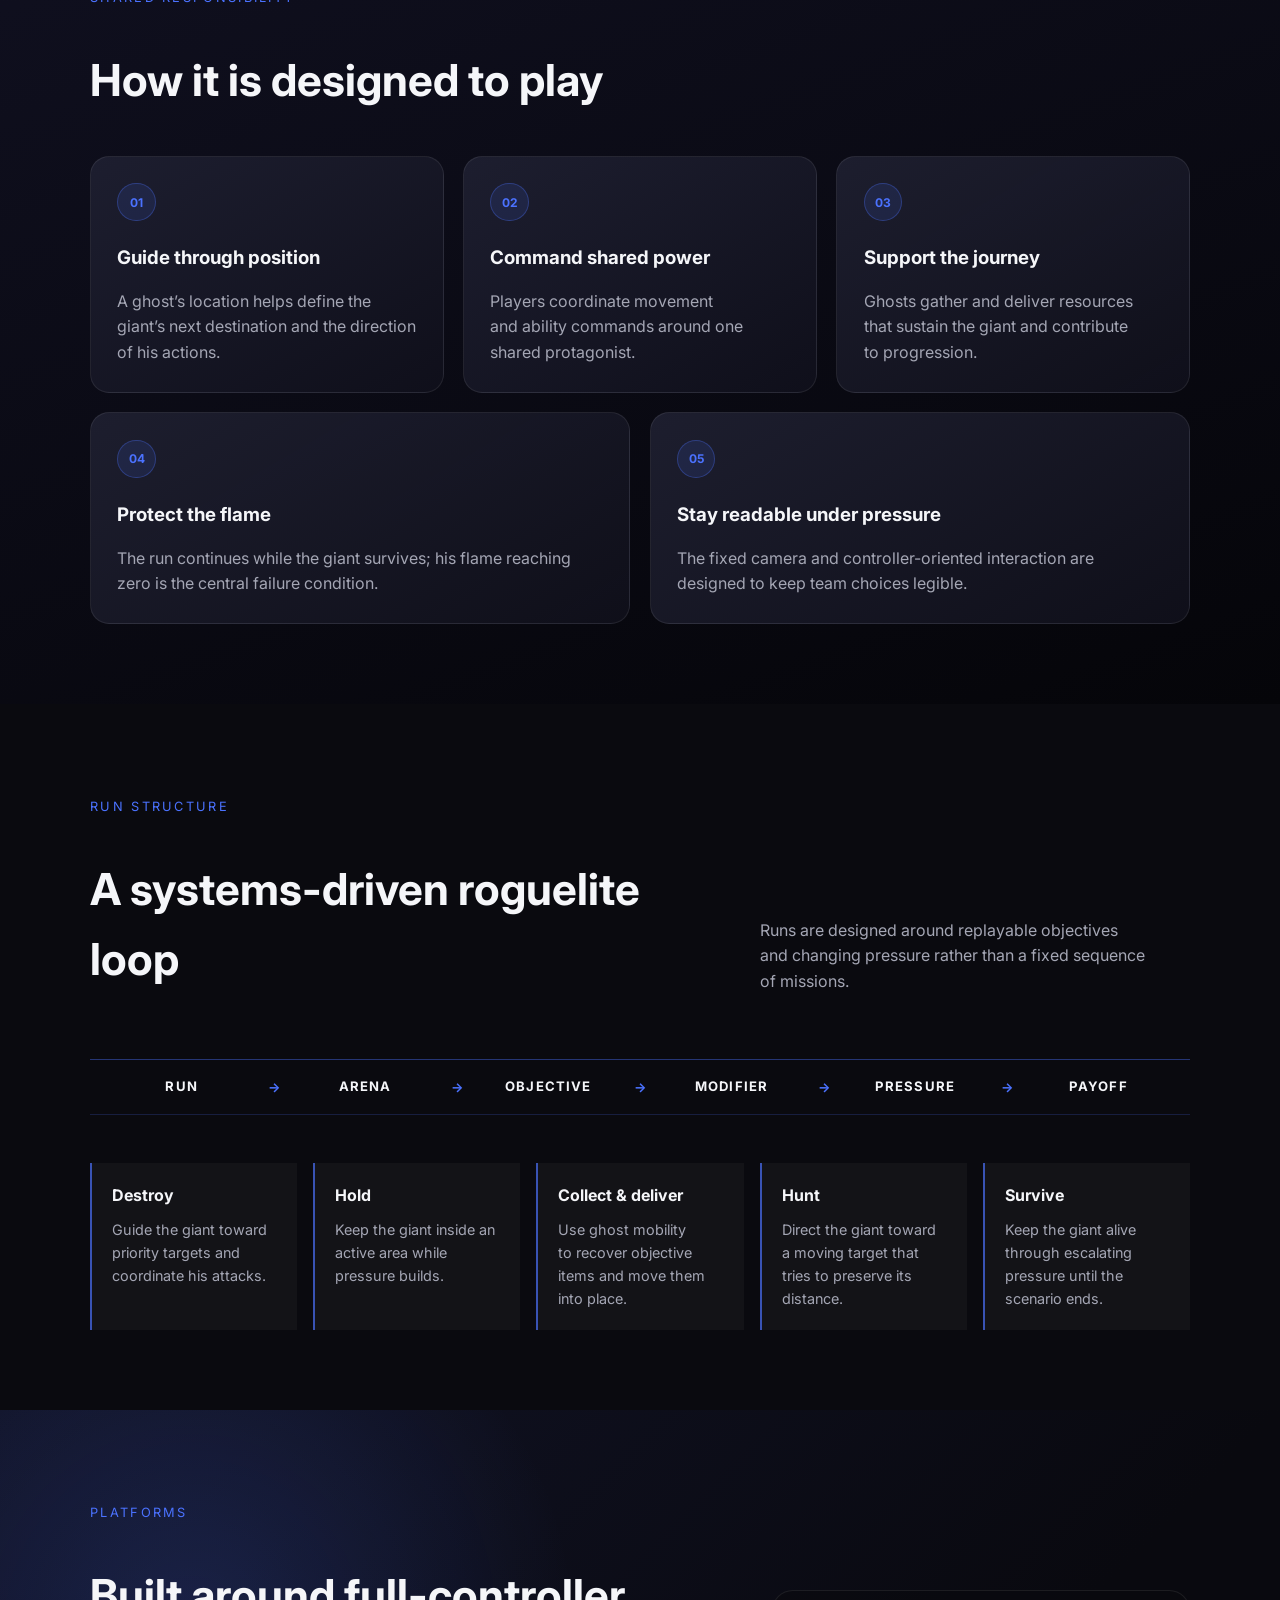
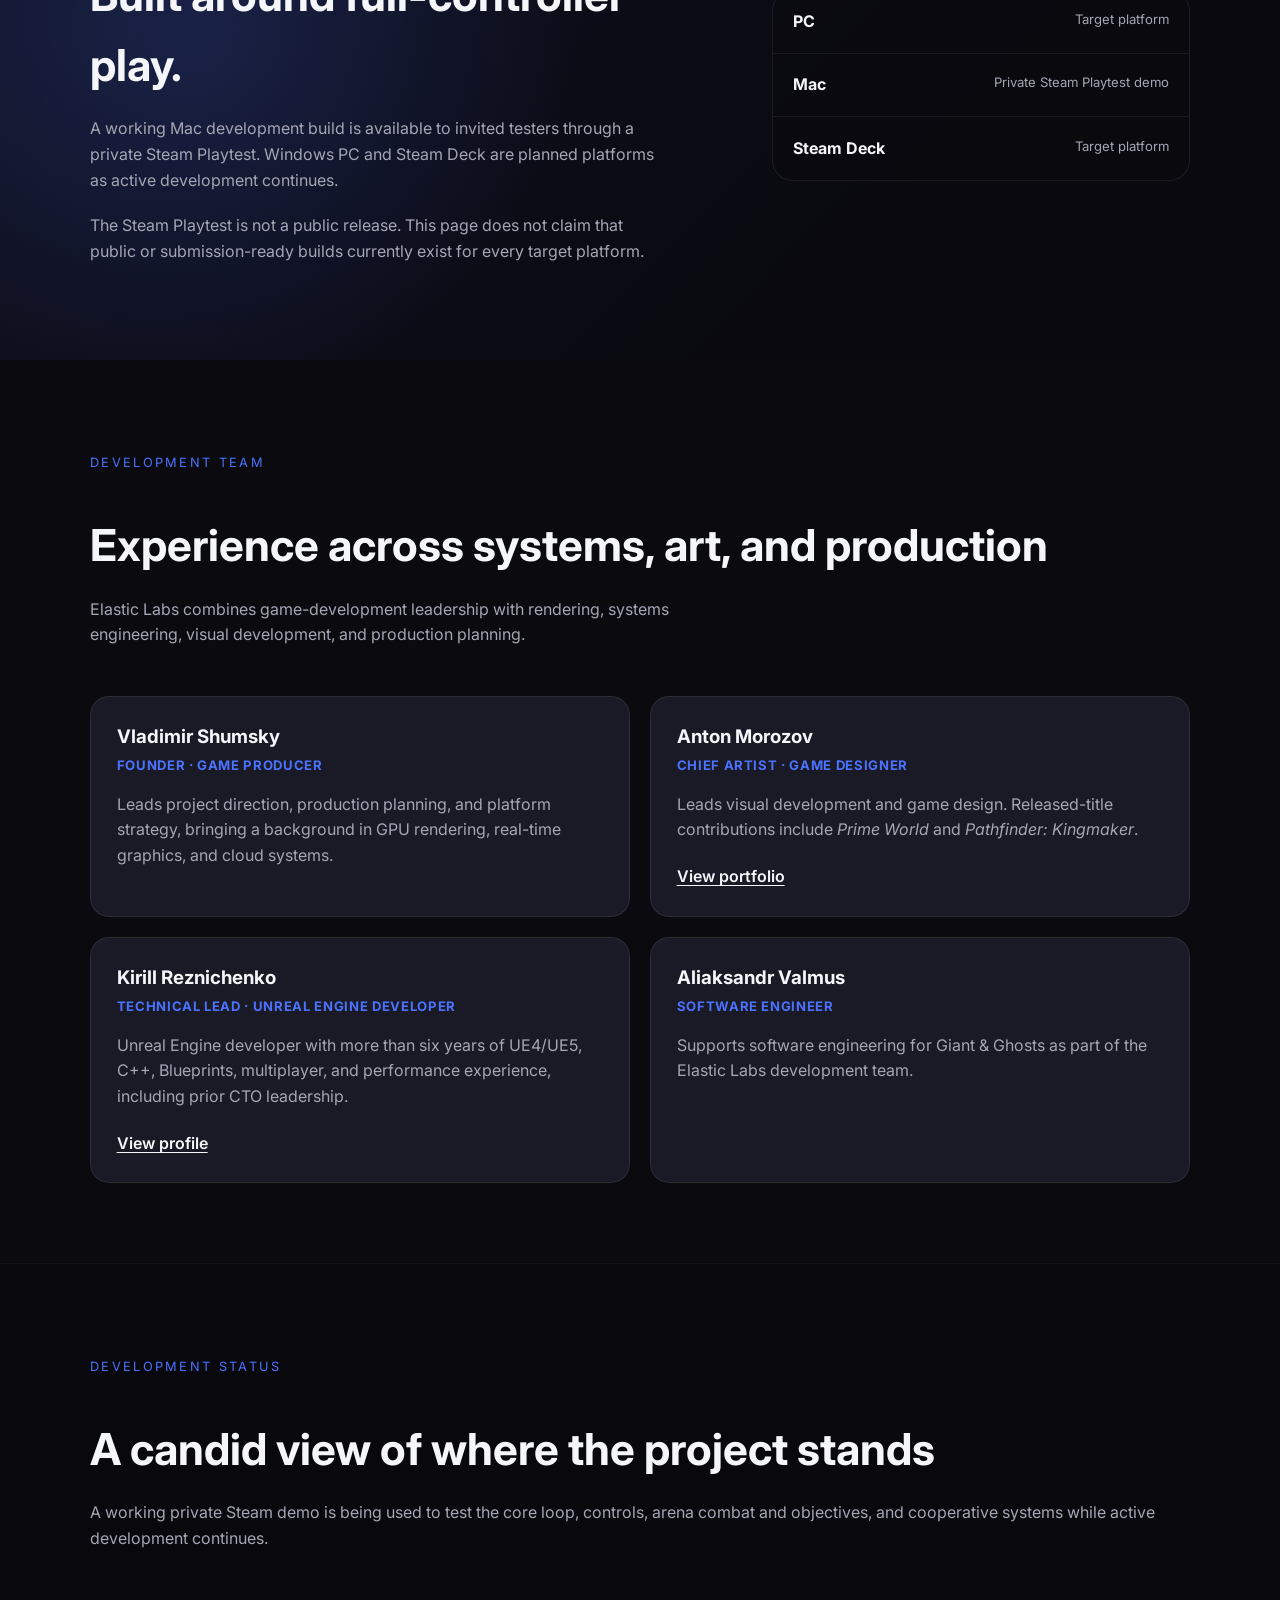
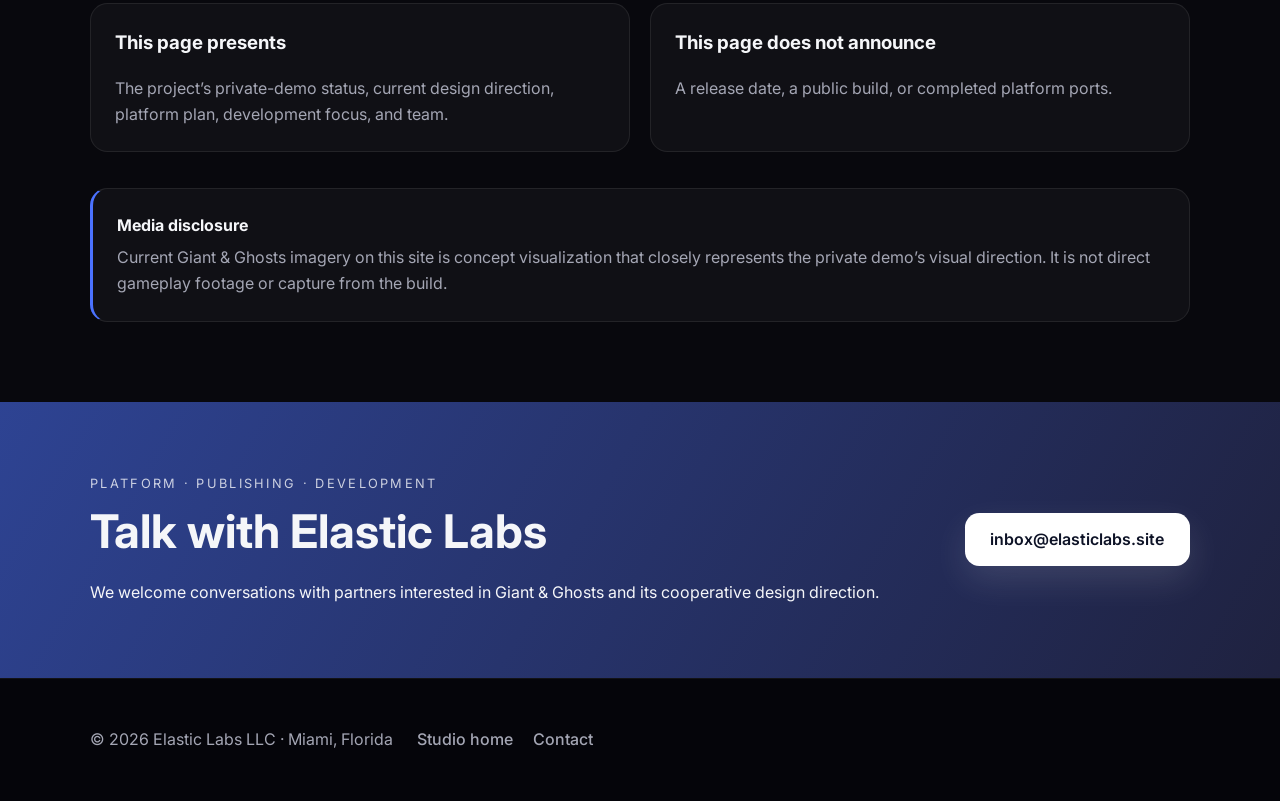
==== commit cff6a8d9: "Remove Nintendo-specific site positioning" ====
--- a/games/giant-and-ghosts/index.html
+++ b/games/giant-and-ghosts/index.html
@@ -4,7 +4,7 @@
   <meta charset="UTF-8" />
   <meta name="viewport" content="width=device-width, initial-scale=1.0" />
   <title>Giant &amp; Ghosts — Cooperative Dark-Fantasy Roguelite | Elastic Labs</title>
-  <meta name="description" content="Meet Giant &amp; Ghosts, a cooperative dark-fantasy roguelite with a working private Steam Playtest demo and Nintendo Switch proposed as an additional target platform." />
+  <meta name="description" content="Meet Giant &amp; Ghosts, a cooperative dark-fantasy roguelite with a working private Steam Playtest demo on Mac, with Windows PC and Steam Deck planned." />
   <meta name="theme-color" content="#0a0a0f" />
   <link rel="canonical" href="https://elasticlabs.site/games/giant-and-ghosts/" />
   <meta property="og:type" content="website" />
@@ -171,13 +171,11 @@
     <section class="section section--platform" aria-labelledby="platform-heading">
       <div class="container platform-layout">
         <div>
-          <p class="eyebrow">Platform intent</p>
+          <p class="eyebrow">Platforms</p>
           <h2 id="platform-heading">Built around full-controller play.</h2>
           <p class="section__lead section__lead--wide">
             A working Mac development build is available to invited testers through a private Steam
-            Playtest. Windows PC and Steam Deck remain target platforms. Nintendo Switch is proposed
-            as an additional target platform, subject to Nintendo developer access, technical
-            evaluation, and platform approval.
+            Playtest. Windows PC and Steam Deck are planned platforms as active development continues.
           </p>
           <p class="body-muted">
             The Steam Playtest is not a public release. This page does not claim that public or
@@ -188,34 +186,6 @@
           <div role="listitem"><strong>PC</strong><span>Target platform</span></div>
           <div role="listitem"><strong>Mac</strong><span>Private Steam Playtest demo</span></div>
           <div role="listitem"><strong>Steam Deck</strong><span>Target platform</span></div>
-          <div role="listitem"><strong>Nintendo Switch</strong><span>Proposed · Subject to approval</span></div>
-        </div>
-      </div>
-    </section>
-
-    <section class="section section--dark" aria-labelledby="switch-heading">
-      <div class="container content-split content-split--top">
-        <div>
-          <p class="eyebrow">Proposed Nintendo Switch evaluation</p>
-          <h2 id="switch-heading">Why the concept fits</h2>
-          <p class="section__lead section__lead--wide">
-            The fixed-isometric presentation, controller-oriented commands, and shared-responsibility
-            premise are designed to make complex teamwork easy to read and satisfying to discuss.
-          </p>
-          <p class="body-muted">
-            Nintendo developer access would let Elastic Labs evaluate the existing playable baseline
-            on target hardware without making premature technical or release commitments.
-          </p>
-        </div>
-        <div class="evaluation-card">
-          <h3>On-hardware evaluation would cover</h3>
-          <ul class="check-list">
-            <li>CPU, GPU, memory, and loading performance</li>
-            <li>Paired Joy-Con and Pro Controller mapping</li>
-            <li>Interface legibility in handheld and docked play</li>
-            <li>Cooperative command readability and platform services</li>
-            <li>Optimization, quality assurance, and certification planning</li>
-          </ul>
         </div>
       </div>
     </section>
@@ -268,11 +238,11 @@
         <div class="status-grid">
           <article>
             <h3>This page presents</h3>
-            <p>The project’s private-demo status, current design direction, target-platform intent, development focus, and team.</p>
+            <p>The project’s private-demo status, current design direction, platform plan, development focus, and team.</p>
           </article>
           <article>
             <h3>This page does not announce</h3>
-            <p>A release date, a public build, completed platform ports, Nintendo approval, or Nintendo gameplay capture.</p>
+            <p>A release date, a public build, or completed platform ports.</p>
           </article>
         </div>
         <div class="media-disclosure">
@@ -299,10 +269,6 @@
   <footer class="site-footer">
     <div class="container footer__content footer__content--project">
       <p>&copy; <span id="year"></span> Elastic Labs LLC · Miami, Florida</p>
-      <p class="footer__disclaimer">
-        Nintendo Switch is proposed subject to developer access, technical evaluation, and platform approval.
-        This page does not indicate Nintendo approval, licensing, endorsement, an existing Nintendo build, or an announced release.
-      </p>
       <div class="footer__links">
         <a href="/">Studio home</a>
         <a href="mailto:inbox@elasticlabs.site">Contact</a>
